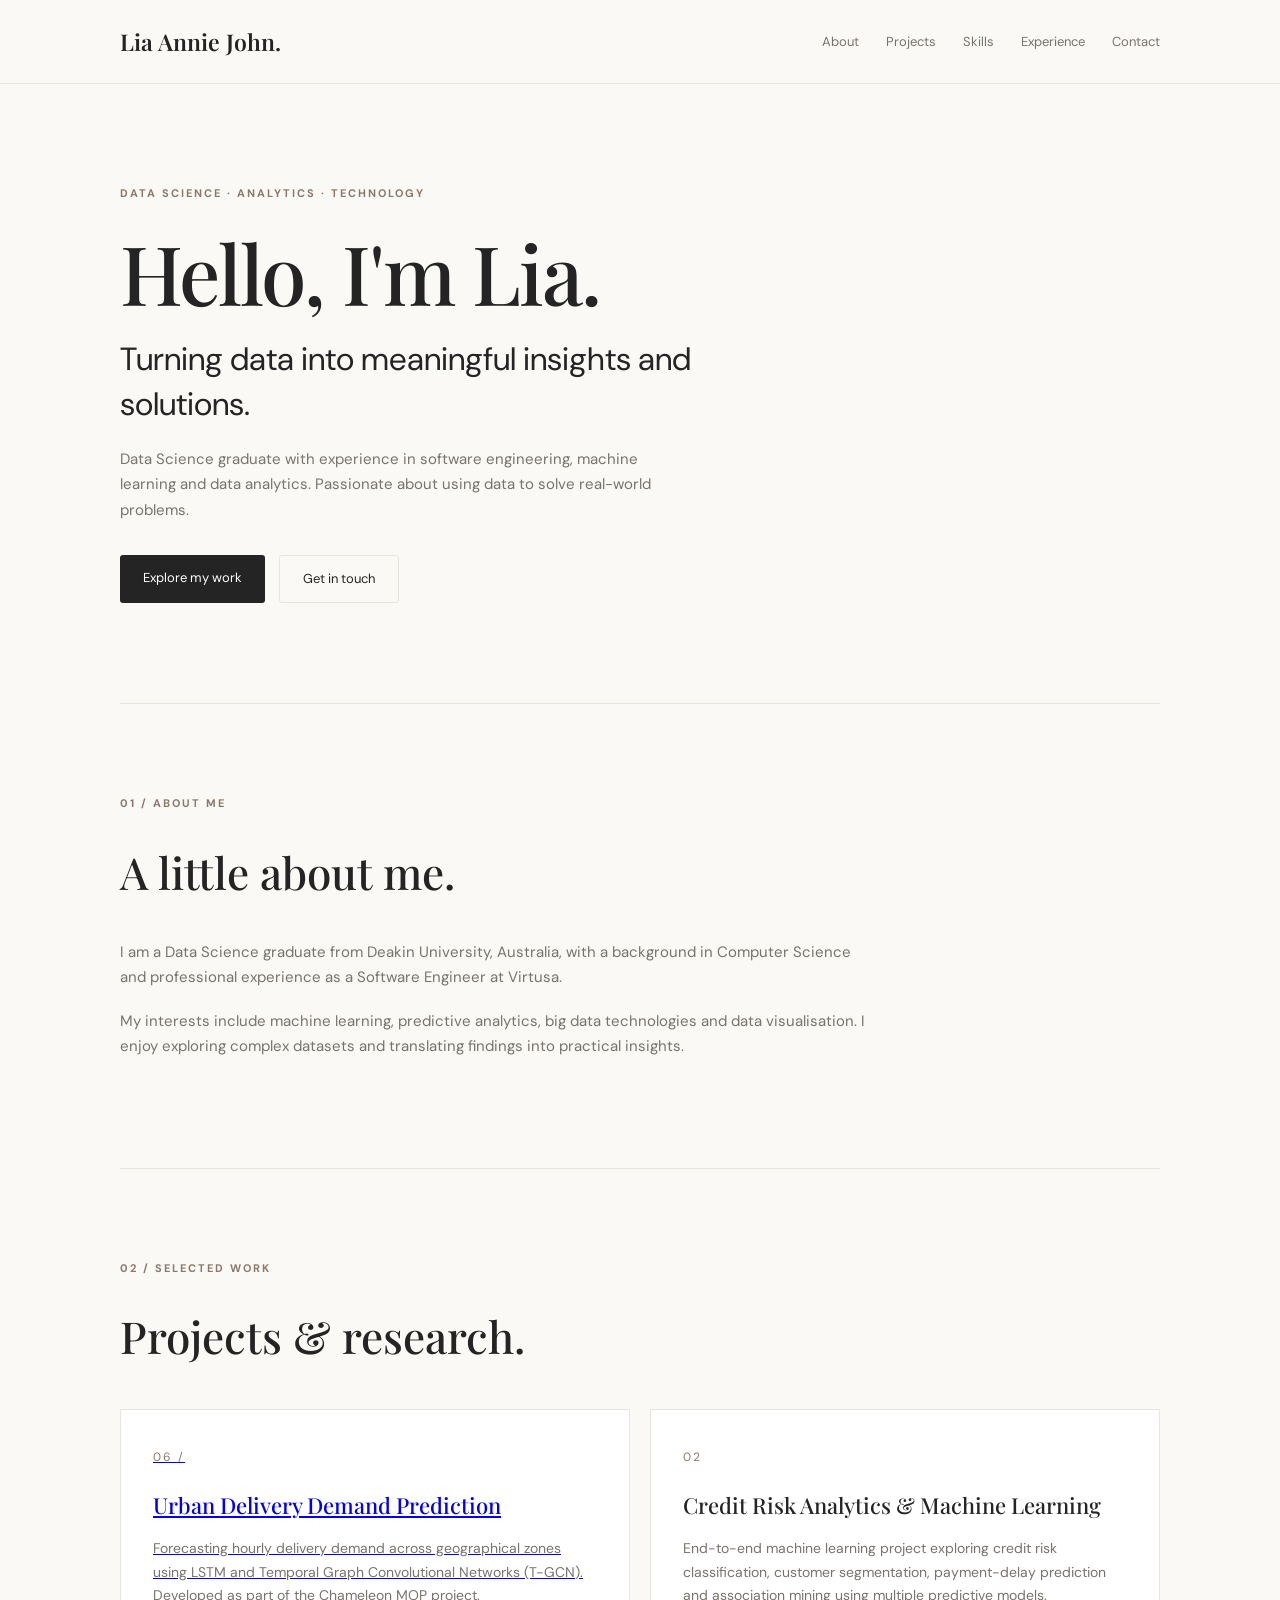
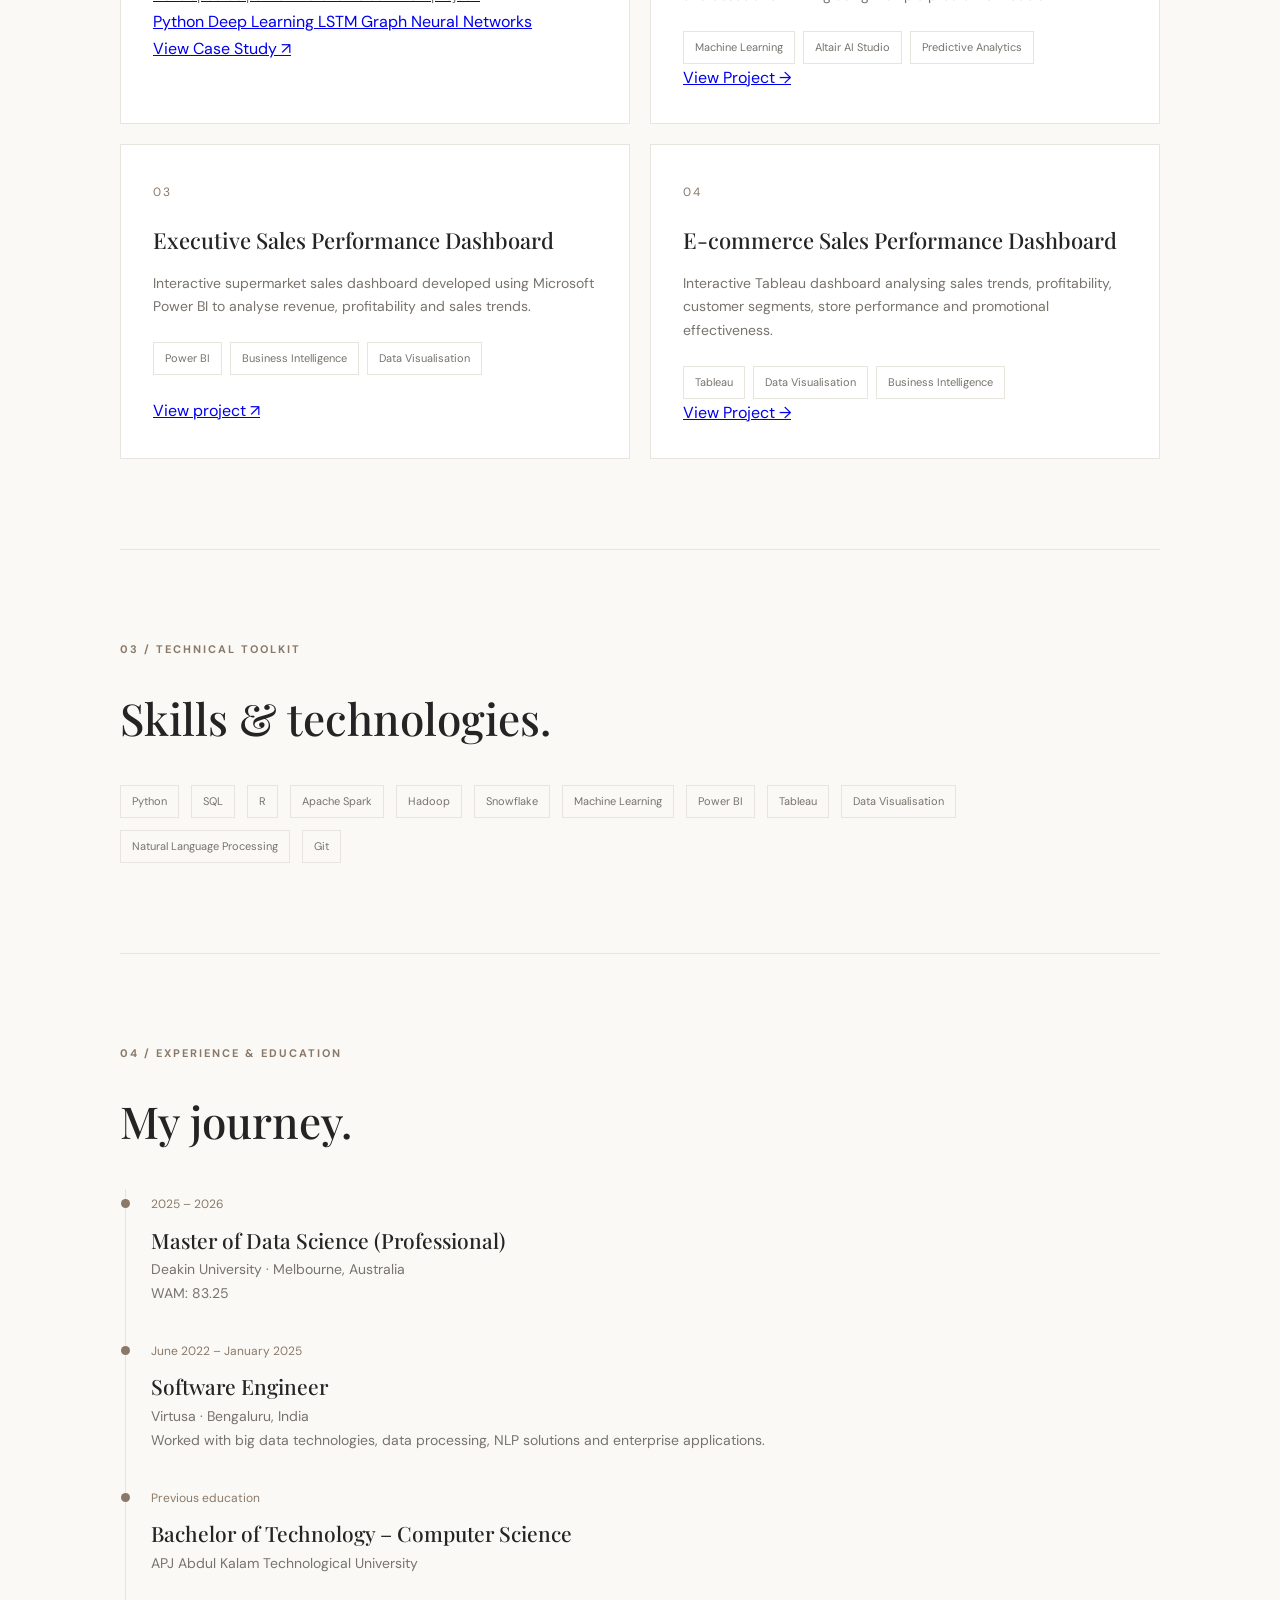
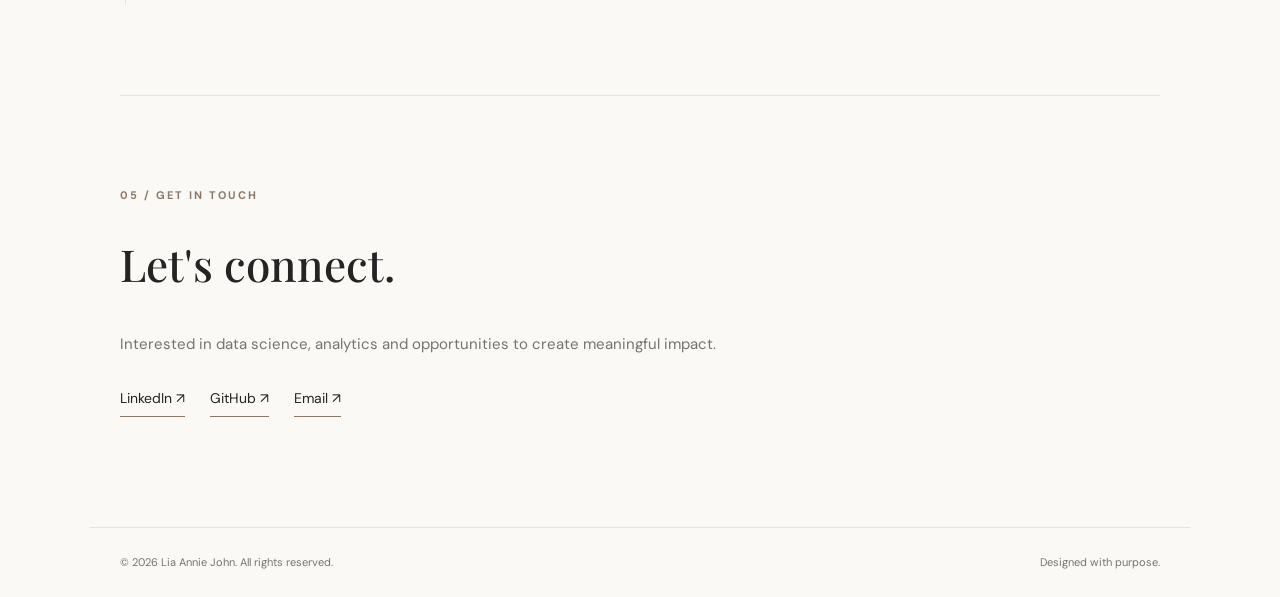
==== index.html @ 7d1e0004 "Update index.html" ====
<!DOCTYPE html>
<html lang="en">
<head>
    <meta charset="UTF-8">
    <meta name="viewport" content="width=device-width, initial-scale=1.0">
    <meta name="description" content="Lia Annie John - Data Science, Analytics and Machine Learning Portfolio">
    <title>Lia Annie John | Data Science Portfolio</title>
    <link rel="stylesheet" href="style.css">
</head>

<body>

    <header>
        <nav class="navbar">
            <a href="#" class="logo">Lia Annie John.</a>

            <div class="nav-links">
                <a href="#about">About</a>
                <a href="#projects">Projects</a>
                <a href="#skills">Skills</a>
                <a href="#experience">Experience</a>
                <a href="#contact">Contact</a>
            </div>
        </nav>
    </header>

    <main>
        <section class="hero">
            <p class="eyebrow">DATA SCIENCE · ANALYTICS · TECHNOLOGY</p>

            <h1>Hello, I'm Lia.</h1>

            <h2>
                Turning data into meaningful
                insights and solutions.
            </h2>

            <p class="intro">
                Data Science graduate with experience in software
                engineering, machine learning and data analytics.
                Passionate about using data to solve real-world problems.
            </p>

            <div class="hero-buttons">
                <a href="#projects" class="button primary">
                    Explore my work
                </a>
                <a href="#contact" class="button secondary">
                    Get in touch
                </a>
            </div>
        </section>

        <section id="about" class="section">
            <p class="eyebrow">01 / ABOUT ME</p>
            <h2>A little about me.</h2>

            <p>
                I am a Data Science graduate from Deakin University,
                Australia, with a background in Computer Science and
                professional experience as a Software Engineer at Virtusa.
            </p>

            <p>
                My interests include machine learning, predictive
                analytics, big data technologies and data visualisation.
                I enjoy exploring complex datasets and translating
                findings into practical insights.
            </p>
        </section>

        <section id="projects" class="section">
            <p class="eyebrow">02 / SELECTED WORK</p>
            <h2>Projects & research.</h2>

            <div class="project-grid">

                
<a href="projects/urban-delivery-demand.html" class="project-card">
    <span class="project-number">06 /</span>

    <h3>Urban Delivery Demand Prediction</h3>

    <p>
        Forecasting hourly delivery demand across
        geographical zones using LSTM and Temporal
        Graph Convolutional Networks (T-GCN).
        Developed as part of the Chameleon MOP project.
    </p>

    <div class="project-tags">
        <span>Python</span>
        <span>Deep Learning</span>
        <span>LSTM</span>
        <span>Graph Neural Networks</span>
    </div>

    <span class="project-link">View Case Study ↗</span>
</a>


                
<article class="project-card">
    <span class="project-number">02</span>
    <h3>Credit Risk Analytics & Machine Learning</h3>
    <p>
        End-to-end machine learning project exploring
        credit risk classification, customer segmentation,
        payment-delay prediction and association mining
        using multiple predictive models.
    </p>
    <div class="tags">
        <span>Machine Learning</span>
        <span>Altair AI Studio</span>
        <span>Predictive Analytics</span>
    </div>
    <a href="projects/credit-risk-analytics.html"
       class="project-link">
        View Project &rarr;
    </a>
</article>


                <article class="project-card">
                    <span class="project-number">03</span>
                    <h3>Executive Sales Performance Dashboard</h3>
                    <p>
                    Interactive supermarket sales dashboard developed using Microsoft Power BI to analyse revenue, profitability and sales trends.
                    </p>
                    <div class="tags">
                        <span>Power BI</span>
                        <span>Business Intelligence</span>
                        <span>Data Visualisation</span>
                    </div>
                    <a href="projects/supermarket-sales.html" class="contact-links" 
                        style="display:inline-block; margin-top:22px;">
                        View project ↗
                    </a>
                </article>
    

              <article class="project-card">
                  <span class="project-number">04</span>
                  <h3>E-commerce Sales Performance Dashboard</h3>
                  <p>
                      Interactive Tableau dashboard analysing sales trends,
        profitability, customer segments, store performance
        and promotional effectiveness.
                  </p>
                  <div class="tags">
                      <span>Tableau</span>
                      <span>Data Visualisation</span>
                      <span>Business Intelligence</span>
                  </div>
                  <a href="projects/ecommerce-sales.html" class="project-link">
                      View Project &rarr;
                  </a>
              </article>

            </div>
        </section>

        <section id="skills" class="section">
            <p class="eyebrow">03 / TECHNICAL TOOLKIT</p>
            <h2>Skills & technologies.</h2>

            <div class="skills-list">
                <span>Python</span>
                <span>SQL</span>
                <span>R</span>
                <span>Apache Spark</span>
                <span>Hadoop</span>
                <span>Snowflake</span>
                <span>Machine Learning</span>
                <span>Power BI</span>
                <span>Tableau</span>
                <span>Data Visualisation</span>
                <span>Natural Language Processing</span>
                <span>Git</span>
            </div>
        </section>

        <section id="experience" class="section">
            <p class="eyebrow">04 / EXPERIENCE & EDUCATION</p>
            <h2>My journey.</h2>

            <div class="timeline-item">
                <p class="timeline-date">2025 – 2026</p>
                <h3>Master of Data Science (Professional)</h3>
                <p>Deakin University · Melbourne, Australia</p>
                <p>WAM: 83.25</p>
            </div>

            <div class="timeline-item">
                <p class="timeline-date">June 2022 – January 2025</p>
                <h3>Software Engineer</h3>
                <p>Virtusa · Bengaluru, India</p>
                <p>
                    Worked with big data technologies, data processing,
                    NLP solutions and enterprise applications.
                </p>
            </div>

            <div class="timeline-item">
                <p class="timeline-date">Previous education</p>
                <h3>Bachelor of Technology – Computer Science</h3>
                <p>APJ Abdul Kalam Technological University</p>
            </div>
        </section>

        <section id="contact" class="section contact">
            <p class="eyebrow">05 / GET IN TOUCH</p>
            <h2>Let's connect.</h2>

            <p>
                Interested in data science, analytics and
                opportunities to create meaningful impact.
            </p>

            <div class="contact-links">
                <a href="https://www.linkedin.com/" target="_blank">
                    LinkedIn ↗
                </a>
                <a href="https://github.com/liajohn30" target="_blank">
                    GitHub ↗
                </a>
                <a href="mailto:YOUR_EMAIL">
                    Email ↗
                </a>
            </div>
        </section>
    </main>

    <footer>
        <p>© 2026 Lia Annie John. All rights reserved.</p>
        <p>Designed with purpose.</p>
    </footer>

</body>
</html>
---- style.css ----
/* ------------------------------
   LIA ANNIE JOHN - PORTFOLIO
   Minimal Editorial Design
-------------------------------- */

@import url('https://fonts.googleapis.com/css2?family=DM+Sans:wght@400;500;600;700&family=Playfair+Display:wght@500;600;700&display=swap');

:root {
    --background: #faf9f6;
    --surface: #ffffff;
    --text: #242424;
    --muted: #77736d;
    --accent: #8a7968;
    --border: #e8e5df;
}

* {
    margin: 0;
    padding: 0;
    box-sizing: border-box;
    scroll-behavior: smooth;
}

body {
    background: var(--background);
    color: var(--text);
    font-family: 'DM Sans', sans-serif;
    line-height: 1.7;
}

/* Navigation */

header {
    position: sticky;
    top: 0;
    z-index: 100;
    background: rgba(250, 249, 246, 0.95);
    backdrop-filter: blur(10px);
    border-bottom: 1px solid var(--border);
}

.navbar {
    max-width: 1100px;
    margin: auto;
    padding: 22px 30px;
    display: flex;
    align-items: center;
    justify-content: space-between;
    gap: 20px;
}

.logo {
    font-family: 'Playfair Display', serif;
    font-size: 23px;
    font-weight: 600;
    color: var(--text);
    text-decoration: none;
}

.nav-links {
    display: flex;
    gap: 27px;
}

.nav-links a {
    text-decoration: none;
    color: var(--muted);
    font-size: 13px;
    transition: color 0.3s ease;
}

.nav-links a:hover {
    color: var(--accent);
}

/* Hero section */

main {
    max-width: 1100px;
    margin: auto;
    padding: 0 30px;
}

.hero {
    min-height: 580px;
    display: flex;
    flex-direction: column;
    justify-content: center;
    align-items: flex-start;
    max-width: 760px;
    padding: 100px 0;
}

.eyebrow {
    color: var(--accent);
    font-size: 11px;
    font-weight: 700;
    letter-spacing: 2px;
    margin-bottom: 22px;
}

.hero h1 {
    font-family: 'Playfair Display', serif;
    font-size: clamp(52px, 8vw, 82px);
    font-weight: 500;
    letter-spacing: -2px;
    line-height: 1.15;
    margin-bottom: 18px;
}

.hero h2 {
    font-size: clamp(22px, 3vw, 32px);
    font-weight: 400;
    line-height: 1.4;
    max-width: 650px;
    margin-bottom: 20px;
}

.intro {
    color: var(--muted);
    max-width: 570px;
    font-size: 15px;
}

/* Buttons */

.hero-buttons {
    display: flex;
    flex-wrap: wrap;
    gap: 14px;
    margin-top: 32px;
}

.button {
    display: inline-block;
    text-decoration: none;
    padding: 12px 23px;
    border-radius: 3px;
    font-size: 13px;
    transition: all 0.3s ease;
}

.primary {
    background: var(--text);
    color: white;
}

.primary:hover {
    background: var(--accent);
}

.secondary {
    border: 1px solid var(--border);
    color: var(--text);
}

.secondary:hover {
    border-color: var(--accent);
}

/* General sections */

.section {
    padding: 90px 0;
    border-top: 1px solid var(--border);
    scroll-margin-top: 80px;
}

.section h2 {
    font-family: 'Playfair Display', serif;
    font-size: clamp(32px, 5vw, 44px);
    font-weight: 500;
    margin-bottom: 30px;
}

.section > p:not(.eyebrow) {
    color: var(--muted);
    max-width: 750px;
    margin-bottom: 18px;
    font-size: 15px;
}

/* Projects */

.project-grid {
    display: grid;
    grid-template-columns: repeat(2, 1fr);
    gap: 20px;
    margin-top: 35px;
}

.project-card {
    background: var(--surface);
    border: 1px solid var(--border);
    padding: 32px;
    transition: transform 0.3s ease,
                box-shadow 0.3s ease;
}

.project-card:hover {
    transform: translateY(-4px);
    box-shadow: 0 12px 30px rgba(0, 0, 0, 0.04);
}

.project-number {
    font-size: 12px;
    color: var(--accent);
    letter-spacing: 2px;
}

.project-card h3 {
    font-family: 'Playfair Display', serif;
    font-size: 22px;
    font-weight: 500;
    margin: 18px 0 12px;
}

.project-card p {
    font-size: 14px;
    color: var(--muted);
}

.tags {
    display: flex;
    flex-wrap: wrap;
    gap: 8px;
    margin-top: 23px;
}

.tags span,
.skills-list span {
    border: 1px solid var(--border);
    padding: 6px 11px;
    font-size: 11px;
    color: var(--muted);
}

/* Skills */

.skills-list {
    display: flex;
    flex-wrap: wrap;
    gap: 12px;
    max-width: 850px;
}

/* Experience */

.timeline-item {
    border-left: 1px solid var(--border);
    padding: 5px 0 30px 25px;
    margin-left: 5px;
    position: relative;
}

.timeline-item::before {
    content: '';
    width: 9px;
    height: 9px;
    border-radius: 50%;
    background: var(--accent);
    position: absolute;
    left: -5px;
    top: 10px;
}

.timeline-date {
    color: var(--accent);
    font-size: 12px;
    margin-bottom: 8px;
}

.timeline-item h3 {
    font-family: 'Playfair Display', serif;
    font-size: 21px;
    font-weight: 500;
}

.timeline-item p:not(.timeline-date) {
    color: var(--muted);
    font-size: 14px;
}

/* Contact */

.contact {
    padding-bottom: 110px;
}

.contact-links {
    display: flex;
    flex-wrap: wrap;
    gap: 25px;
    margin-top: 30px;
}

.contact-links a {
    color: var(--text);
    text-decoration: none;
    border-bottom: 1px solid var(--accent);
    padding-bottom: 5px;
    font-size: 14px;
}

.contact-links a:hover {
    color: var(--accent);
}

/* Footer */

footer {
    border-top: 1px solid var(--border);
    padding: 25px 30px;
    display: flex;
    justify-content: space-between;
    gap: 15px;
    max-width: 1100px;
    margin: auto;
    color: var(--muted);
    font-size: 11px;
}

/* Mobile responsive design */

@media (max-width: 700px) {

    .navbar {
        flex-direction: column;
        align-items: flex-start;
        padding: 18px 20px;
    }

    .nav-links {
        gap: 16px;
        flex-wrap: wrap;
    }

    .nav-links a {
        font-size: 12px;
    }

    main {
        padding: 0 20px;
    }

    .hero {
        min-height: 500px;
        padding: 80px 0;
    }

    .project-grid {
        grid-template-columns: 1fr;
    }

    .section {
        padding: 65px 0;
    }

    .project-card {
        padding: 25px;
    }

    footer {
        flex-direction: column;
        padding: 22px 20px;
    }
}
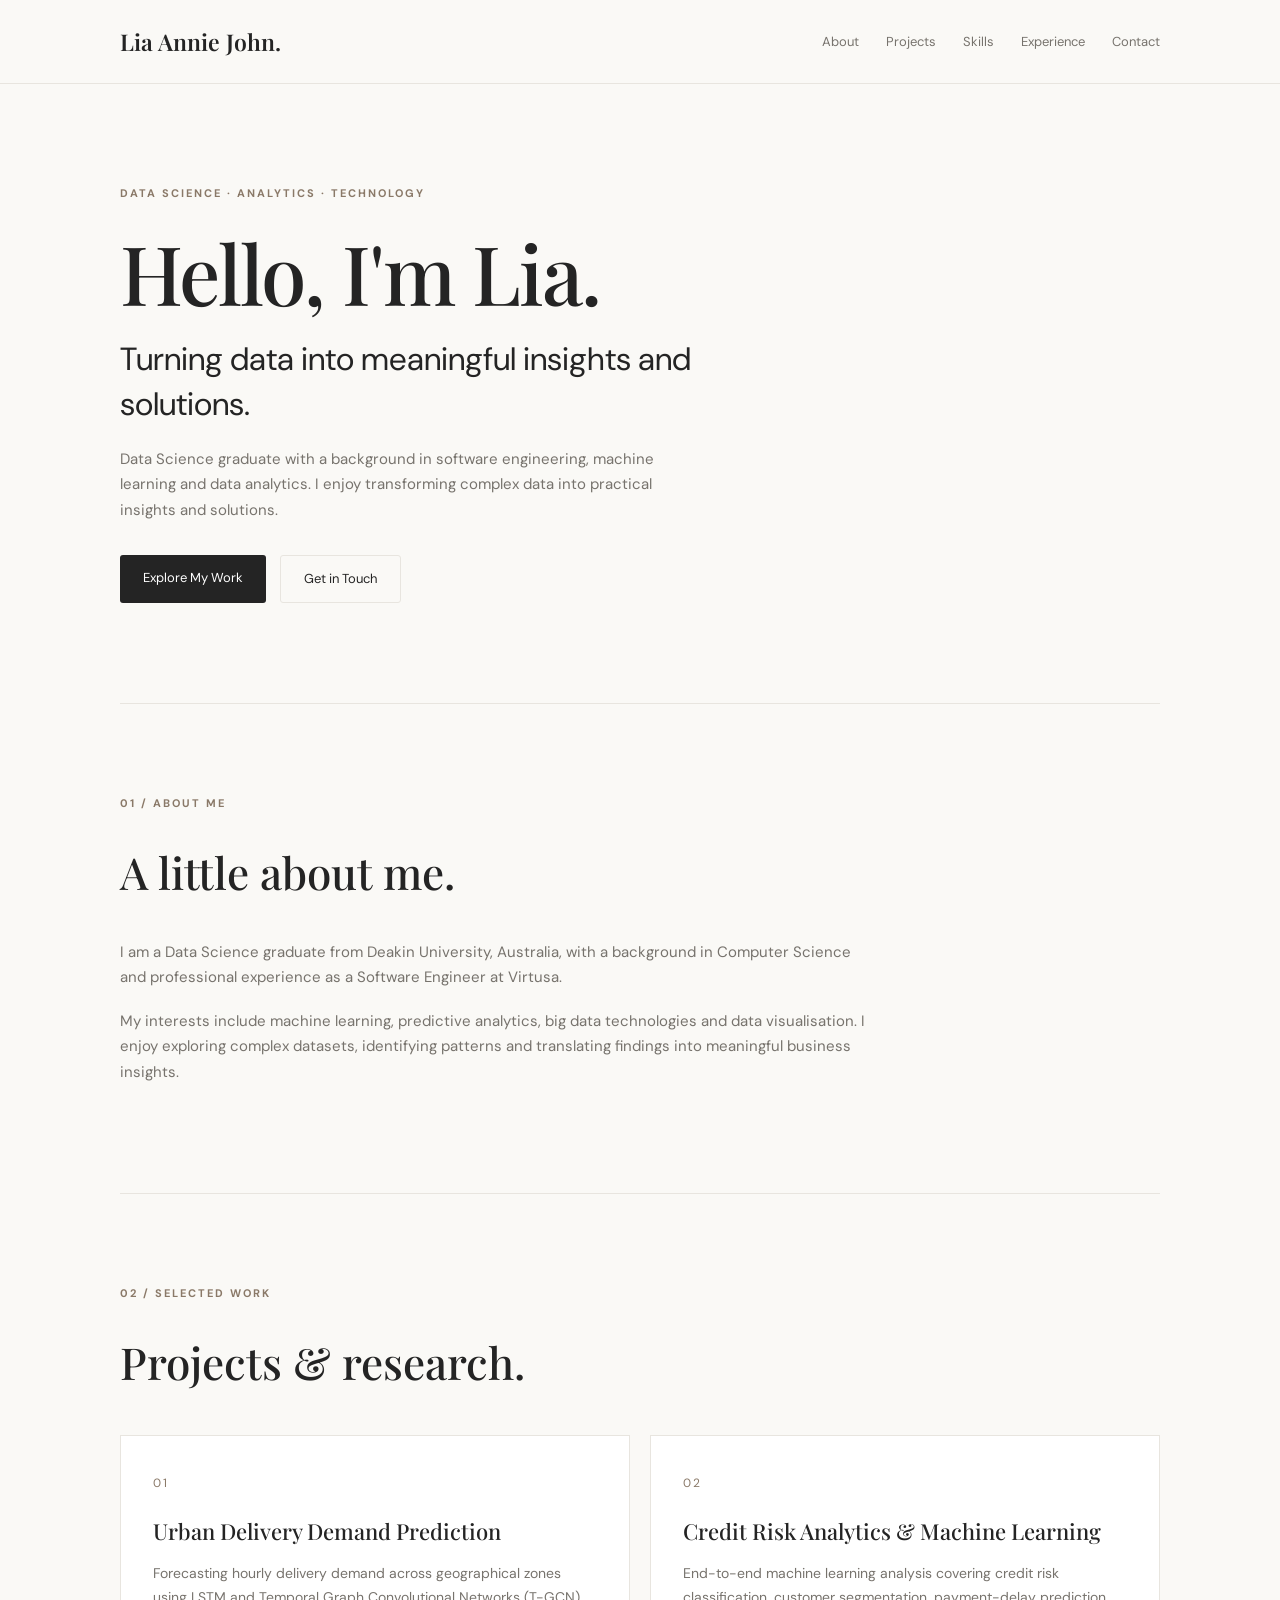
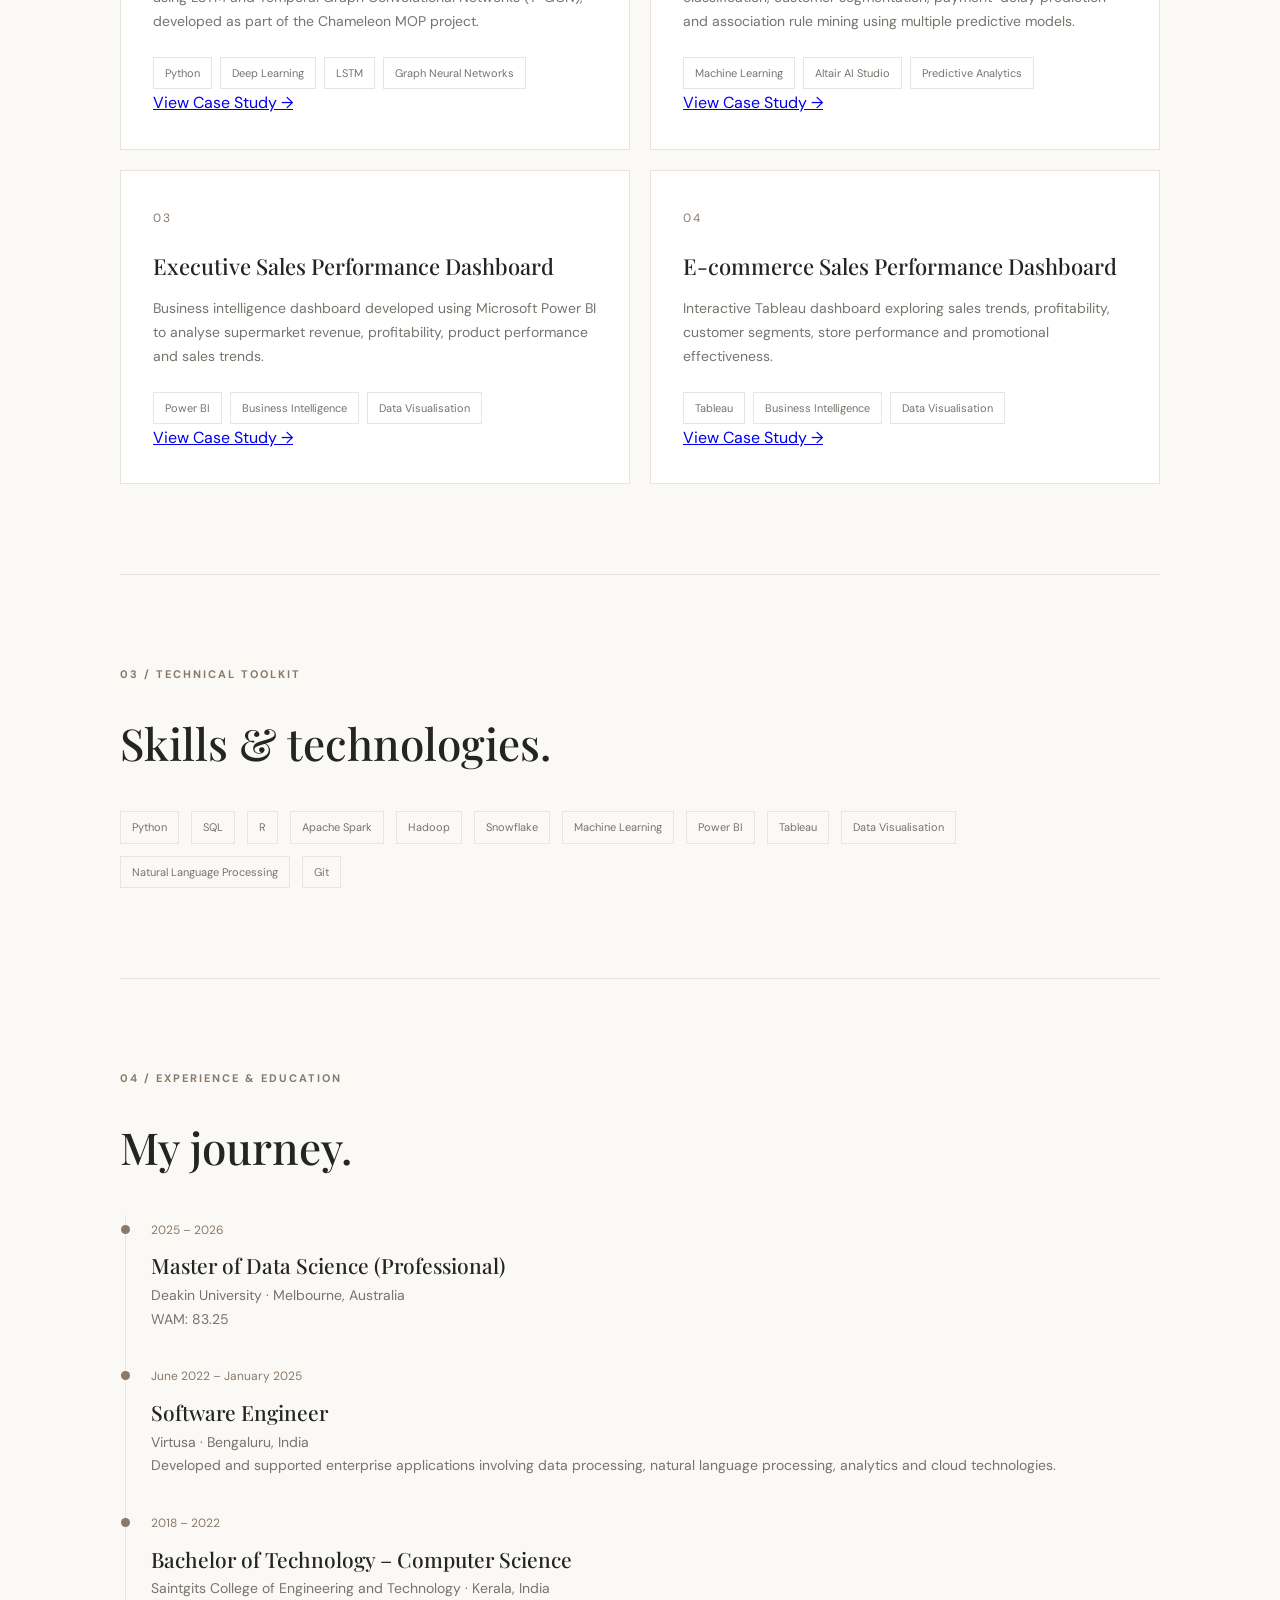
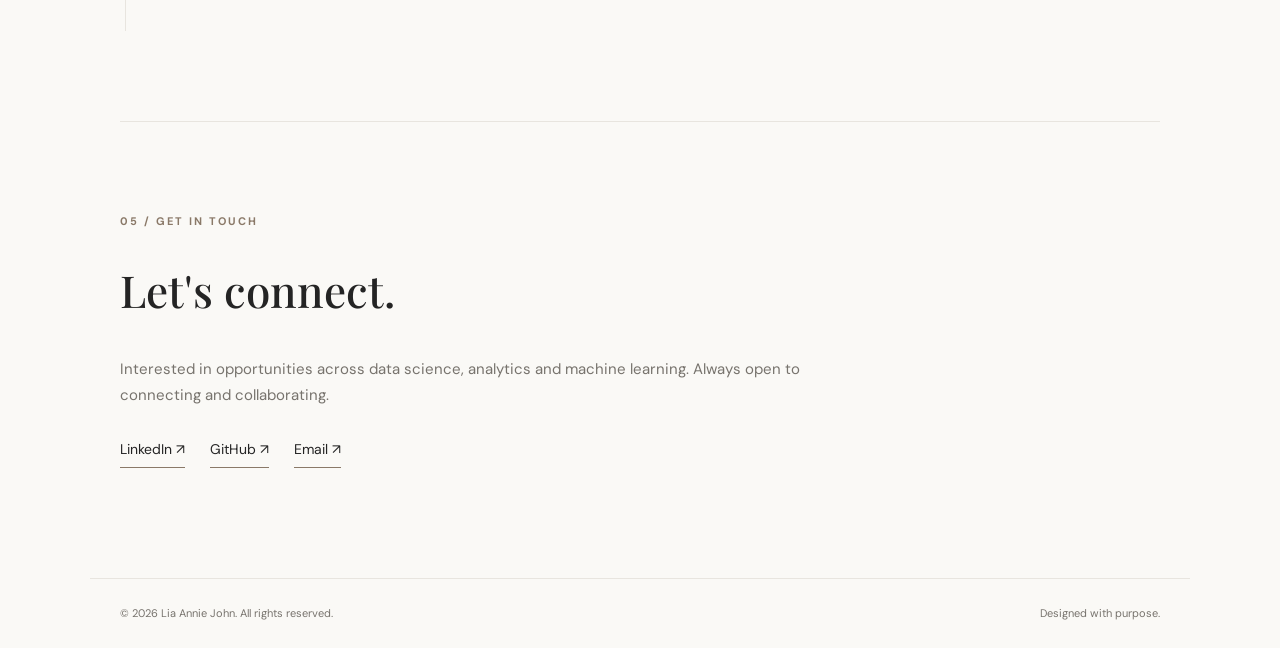
==== commit 0ec24627: "Update index.html" ====
--- a/index.html
+++ b/index.html
@@ -1,18 +1,27 @@
 
 <!DOCTYPE html>
 <html lang="en">
+
 <head>
     <meta charset="UTF-8">
     <meta name="viewport" content="width=device-width, initial-scale=1.0">
-    <meta name="description" content="Lia Annie John - Data Science, Analytics and Machine Learning Portfolio">
+
+    <meta
+        name="description"
+        content="Lia Annie John's portfolio showcasing data science, analytics, machine learning and business intelligence projects."
+    >
+
     <title>Lia Annie John | Data Science Portfolio</title>
+
     <link rel="stylesheet" href="style.css">
 </head>
 
 <body>
 
+    <!-- NAVIGATION -->
     <header>
-        <nav class="navbar">
+        <nav class="navbar" aria-label="Main navigation">
+
             <a href="#" class="logo">Lia Annie John.</a>
 
             <div class="nav-links">
@@ -22,12 +31,18 @@
                 <a href="#experience">Experience</a>
                 <a href="#contact">Contact</a>
             </div>
+
         </nav>
     </header>
 
     <main>
+
+        <!-- HERO -->
         <section class="hero">
-            <p class="eyebrow">DATA SCIENCE · ANALYTICS · TECHNOLOGY</p>
+
+            <p class="eyebrow">
+                DATA SCIENCE · ANALYTICS · TECHNOLOGY
+            </p>
 
             <h1>Hello, I'm Lia.</h1>
 
@@ -37,133 +52,200 @@
             </h2>
 
             <p class="intro">
-                Data Science graduate with experience in software
-                engineering, machine learning and data analytics.
-                Passionate about using data to solve real-world problems.
+                Data Science graduate with a background in
+                software engineering, machine learning and
+                data analytics. I enjoy transforming complex
+                data into practical insights and solutions.
             </p>
 
             <div class="hero-buttons">
+
                 <a href="#projects" class="button primary">
-                    Explore my work
-                </a>
+                    Explore My Work
+                </a>
+
                 <a href="#contact" class="button secondary">
-                    Get in touch
-                </a>
-            </div>
-        </section>
-
+                    Get in Touch
+                </a>
+
+            </div>
+
+        </section>
+
+
+        <!-- ABOUT -->
         <section id="about" class="section">
+
             <p class="eyebrow">01 / ABOUT ME</p>
+
             <h2>A little about me.</h2>
 
             <p>
-                I am a Data Science graduate from Deakin University,
-                Australia, with a background in Computer Science and
-                professional experience as a Software Engineer at Virtusa.
+                I am a Data Science graduate from Deakin
+                University, Australia, with a background
+                in Computer Science and professional
+                experience as a Software Engineer at Virtusa.
             </p>
 
             <p>
-                My interests include machine learning, predictive
-                analytics, big data technologies and data visualisation.
-                I enjoy exploring complex datasets and translating
-                findings into practical insights.
-            </p>
-        </section>
-
+                My interests include machine learning,
+                predictive analytics, big data technologies
+                and data visualisation. I enjoy exploring
+                complex datasets, identifying patterns
+                and translating findings into meaningful
+                business insights.
+            </p>
+
+        </section>
+
+
+        <!-- PROJECTS -->
         <section id="projects" class="section">
+
             <p class="eyebrow">02 / SELECTED WORK</p>
-            <h2>Projects & research.</h2>
+
+            <h2>Projects &amp; research.</h2>
 
             <div class="project-grid">
 
-                
-<a href="projects/urban-delivery-demand.html" class="project-card">
-    <span class="project-number">06 /</span>
-
-    <h3>Urban Delivery Demand Prediction</h3>
-
-    <p>
-        Forecasting hourly delivery demand across
-        geographical zones using LSTM and Temporal
-        Graph Convolutional Networks (T-GCN).
-        Developed as part of the Chameleon MOP project.
-    </p>
-
-    <div class="project-tags">
-        <span>Python</span>
-        <span>Deep Learning</span>
-        <span>LSTM</span>
-        <span>Graph Neural Networks</span>
-    </div>
-
-    <span class="project-link">View Case Study ↗</span>
-</a>
-
-
-                
-<article class="project-card">
-    <span class="project-number">02</span>
-    <h3>Credit Risk Analytics & Machine Learning</h3>
-    <p>
-        End-to-end machine learning project exploring
-        credit risk classification, customer segmentation,
-        payment-delay prediction and association mining
-        using multiple predictive models.
-    </p>
-    <div class="tags">
-        <span>Machine Learning</span>
-        <span>Altair AI Studio</span>
-        <span>Predictive Analytics</span>
-    </div>
-    <a href="projects/credit-risk-analytics.html"
-       class="project-link">
-        View Project &rarr;
-    </a>
-</article>
-
-
+                <!-- PROJECT 01 -->
                 <article class="project-card">
+
+                    <span class="project-number">01</span>
+
+                    <h3>Urban Delivery Demand Prediction</h3>
+
+                    <p>
+                        Forecasting hourly delivery demand
+                        across geographical zones using
+                        LSTM and Temporal Graph Convolutional
+                        Networks (T-GCN), developed as part
+                        of the Chameleon MOP project.
+                    </p>
+
+                    <div class="tags">
+                        <span>Python</span>
+                        <span>Deep Learning</span>
+                        <span>LSTM</span>
+                        <span>Graph Neural Networks</span>
+                    </div>
+
+                    <a
+                        href="projects/urban-delivery-demand.html"
+                        class="project-link"
+                        aria-label="View Urban Delivery Demand Prediction case study"
+                    >
+                        View Case Study &rarr;
+                    </a>
+
+                </article>
+
+
+                <!-- PROJECT 02 -->
+                <article class="project-card">
+
+                    <span class="project-number">02</span>
+
+                    <h3>Credit Risk Analytics &amp; Machine Learning</h3>
+
+                    <p>
+                        End-to-end machine learning analysis
+                        covering credit risk classification,
+                        customer segmentation, payment-delay
+                        prediction and association rule mining
+                        using multiple predictive models.
+                    </p>
+
+                    <div class="tags">
+                        <span>Machine Learning</span>
+                        <span>Altair AI Studio</span>
+                        <span>Predictive Analytics</span>
+                    </div>
+
+                    <a
+                        href="projects/credit-risk-analytics.html"
+                        class="project-link"
+                        aria-label="View Credit Risk Analytics case study"
+                    >
+                        View Case Study &rarr;
+                    </a>
+
+                </article>
+
+
+                <!-- PROJECT 03 -->
+                <article class="project-card">
+
                     <span class="project-number">03</span>
+
                     <h3>Executive Sales Performance Dashboard</h3>
+
                     <p>
-                    Interactive supermarket sales dashboard developed using Microsoft Power BI to analyse revenue, profitability and sales trends.
+                        Business intelligence dashboard
+                        developed using Microsoft Power BI
+                        to analyse supermarket revenue,
+                        profitability, product performance
+                        and sales trends.
                     </p>
+
                     <div class="tags">
                         <span>Power BI</span>
                         <span>Business Intelligence</span>
                         <span>Data Visualisation</span>
                     </div>
-                    <a href="projects/supermarket-sales.html" class="contact-links" 
-                        style="display:inline-block; margin-top:22px;">
-                        View project ↗
+
+                    <a
+                        href="projects/supermarket-sales.html"
+                        class="project-link"
+                        aria-label="View Executive Sales Performance Dashboard case study"
+                    >
+                        View Case Study &rarr;
                     </a>
+
                 </article>
-    
-
-              <article class="project-card">
-                  <span class="project-number">04</span>
-                  <h3>E-commerce Sales Performance Dashboard</h3>
-                  <p>
-                      Interactive Tableau dashboard analysing sales trends,
-        profitability, customer segments, store performance
-        and promotional effectiveness.
-                  </p>
-                  <div class="tags">
-                      <span>Tableau</span>
-                      <span>Data Visualisation</span>
-                      <span>Business Intelligence</span>
-                  </div>
-                  <a href="projects/ecommerce-sales.html" class="project-link">
-                      View Project &rarr;
-                  </a>
-              </article>
-
-            </div>
-        </section>
-
+
+
+                <!-- PROJECT 04 -->
+                <article class="project-card">
+
+                    <span class="project-number">04</span>
+
+                    <h3>E-commerce Sales Performance Dashboard</h3>
+
+                    <p>
+                        Interactive Tableau dashboard
+                        exploring sales trends, profitability,
+                        customer segments, store performance
+                        and promotional effectiveness.
+                    </p>
+
+                    <div class="tags">
+                        <span>Tableau</span>
+                        <span>Business Intelligence</span>
+                        <span>Data Visualisation</span>
+                    </div>
+
+                    <a
+                        href="projects/ecommerce-sales.html"
+                        class="project-link"
+                        aria-label="View E-commerce Sales Performance Dashboard case study"
+                    >
+                        View Case Study &rarr;
+                    </a>
+
+                </article>
+
+            </div>
+
+        </section>
+
+
+        <!-- SKILLS -->
         <section id="skills" class="section">
+
             <p class="eyebrow">03 / TECHNICAL TOOLKIT</p>
-            <h2>Skills & technologies.</h2>
+
+            <h2>Skills &amp; technologies.</h2>
 
             <div class="skills-list">
                 <span>Python</span>
@@ -179,59 +261,114 @@
                 <span>Natural Language Processing</span>
                 <span>Git</span>
             </div>
-        </section>
-
+
+        </section>
+
+
+        <!-- EXPERIENCE & EDUCATION -->
         <section id="experience" class="section">
-            <p class="eyebrow">04 / EXPERIENCE & EDUCATION</p>
+
+            <p class="eyebrow">
+                04 / EXPERIENCE &amp; EDUCATION
+            </p>
+
             <h2>My journey.</h2>
 
             <div class="timeline-item">
+
                 <p class="timeline-date">2025 – 2026</p>
+
                 <h3>Master of Data Science (Professional)</h3>
+
                 <p>Deakin University · Melbourne, Australia</p>
+
                 <p>WAM: 83.25</p>
+
             </div>
 
             <div class="timeline-item">
-                <p class="timeline-date">June 2022 – January 2025</p>
+
+                <p class="timeline-date">
+                    June 2022 – January 2025
+                </p>
+
                 <h3>Software Engineer</h3>
+
                 <p>Virtusa · Bengaluru, India</p>
+
                 <p>
-                    Worked with big data technologies, data processing,
-                    NLP solutions and enterprise applications.
+                    Developed and supported enterprise
+                    applications involving data processing,
+                    natural language processing,
+                    analytics and cloud technologies.
                 </p>
+
             </div>
 
             <div class="timeline-item">
-                <p class="timeline-date">Previous education</p>
-                <h3>Bachelor of Technology – Computer Science</h3>
-                <p>APJ Abdul Kalam Technological University</p>
-            </div>
-        </section>
-
+
+                <p class="timeline-date">2018 – 2022</p>
+
+                <h3>
+                    Bachelor of Technology –
+                    Computer Science
+                </h3>
+
+                <p>
+                    Saintgits College of Engineering
+                    and Technology · Kerala, India
+                </p>
+
+            </div>
+
+        </section>
+
+
+        
         <section id="contact" class="section contact">
+
             <p class="eyebrow">05 / GET IN TOUCH</p>
+
             <h2>Let's connect.</h2>
 
             <p>
-                Interested in data science, analytics and
-                opportunities to create meaningful impact.
+                Interested in opportunities across
+                data science, analytics and machine learning.
+                Always open to connecting and collaborating.
             </p>
 
             <div class="contact-links">
-                <a href="https://www.linkedin.com/" target="_blank">
+
+                
+                <a
+                    href="www.linkedin.com/in/lia-annie-john-61965b1b4"
+                    target="_blank"
+                    rel="noopener noreferrer"
+                >
                     LinkedIn ↗
                 </a>
-                <a href="https://github.com/liajohn30" target="_blank">
+
+                <a
+                    href="https://github.com/liajohn30"
+                    target="_blank"
+                    rel="noopener noreferrer"
+                >
                     GitHub ↗
                 </a>
-                <a href="mailto:YOUR_EMAIL">
+
+                
+                <a href="mailto:hannahanniejohn@gmail.com">
                     Email ↗
                 </a>
-            </div>
-        </section>
+
+            </div>
+
+        </section>
+
     </main>
 
+
+    <!-- FOOTER -->
     <footer>
         <p>© 2026 Lia Annie John. All rights reserved.</p>
         <p>Designed with purpose.</p>
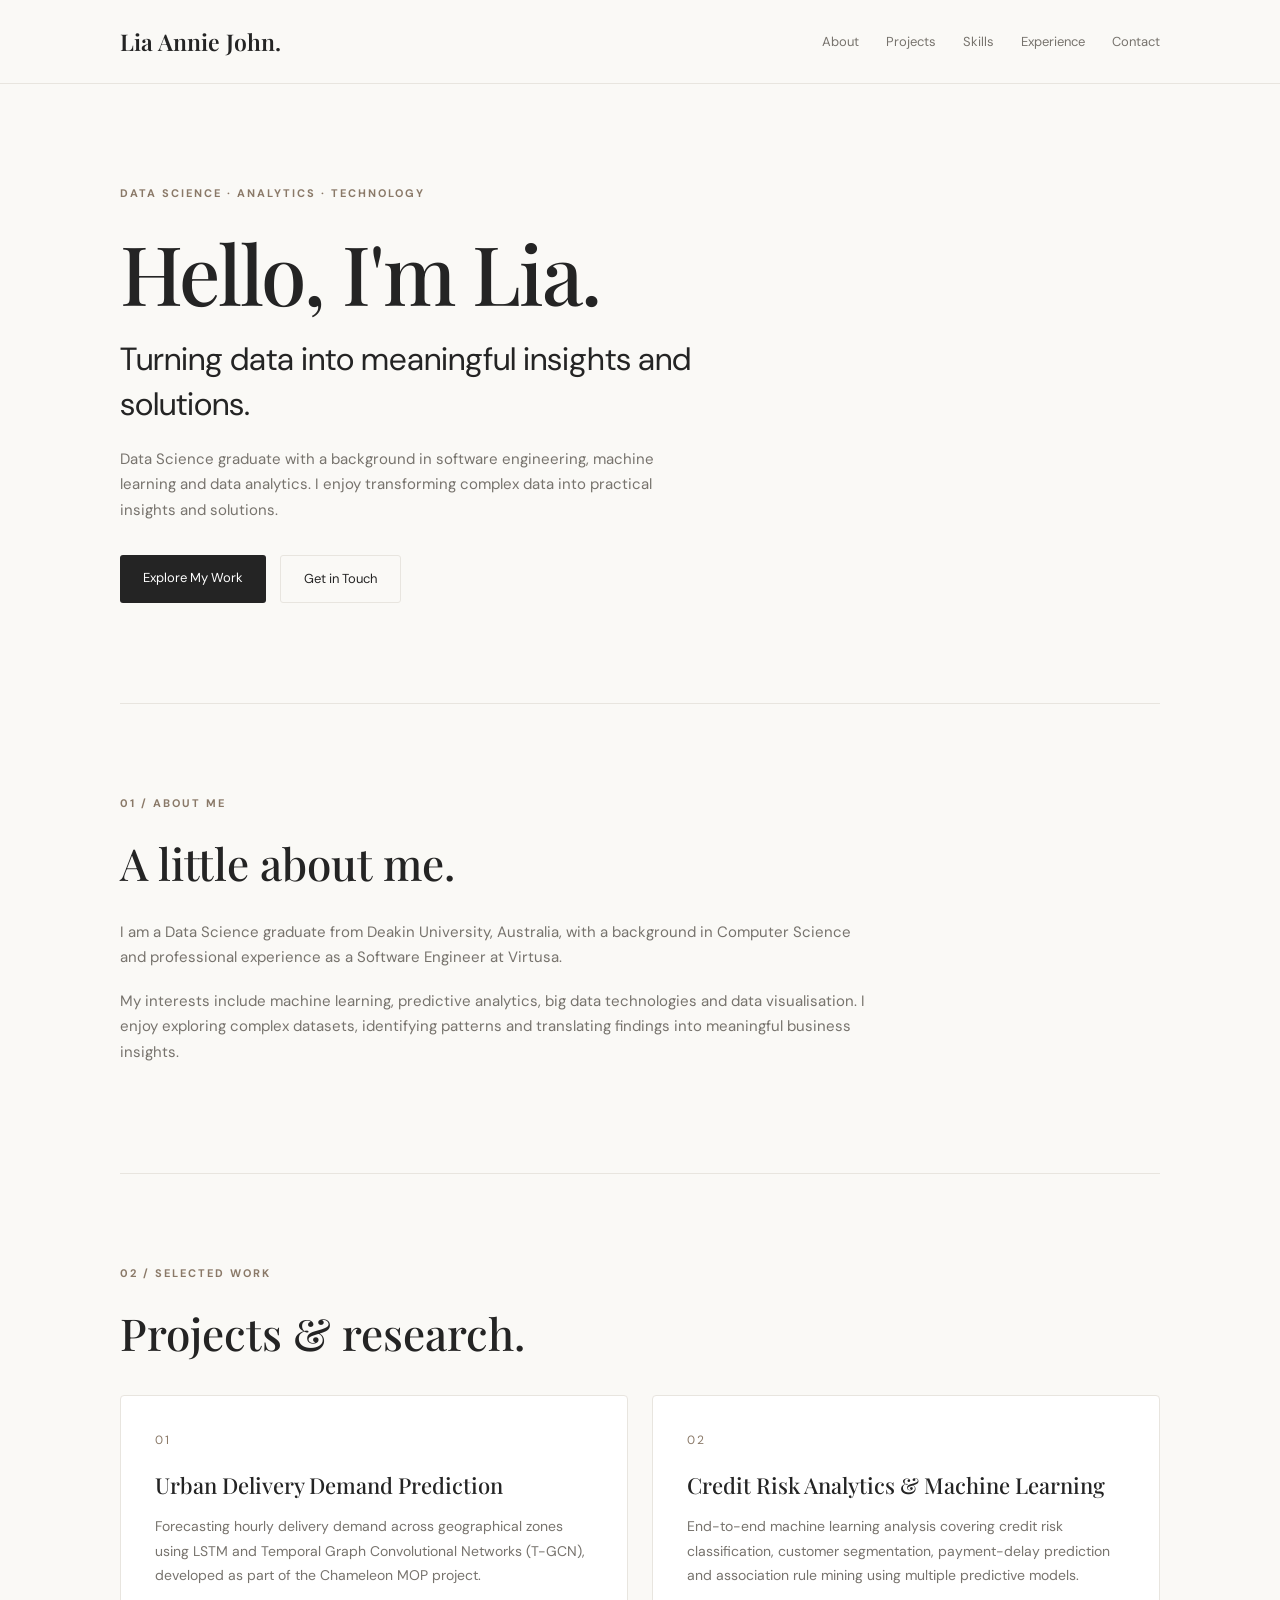
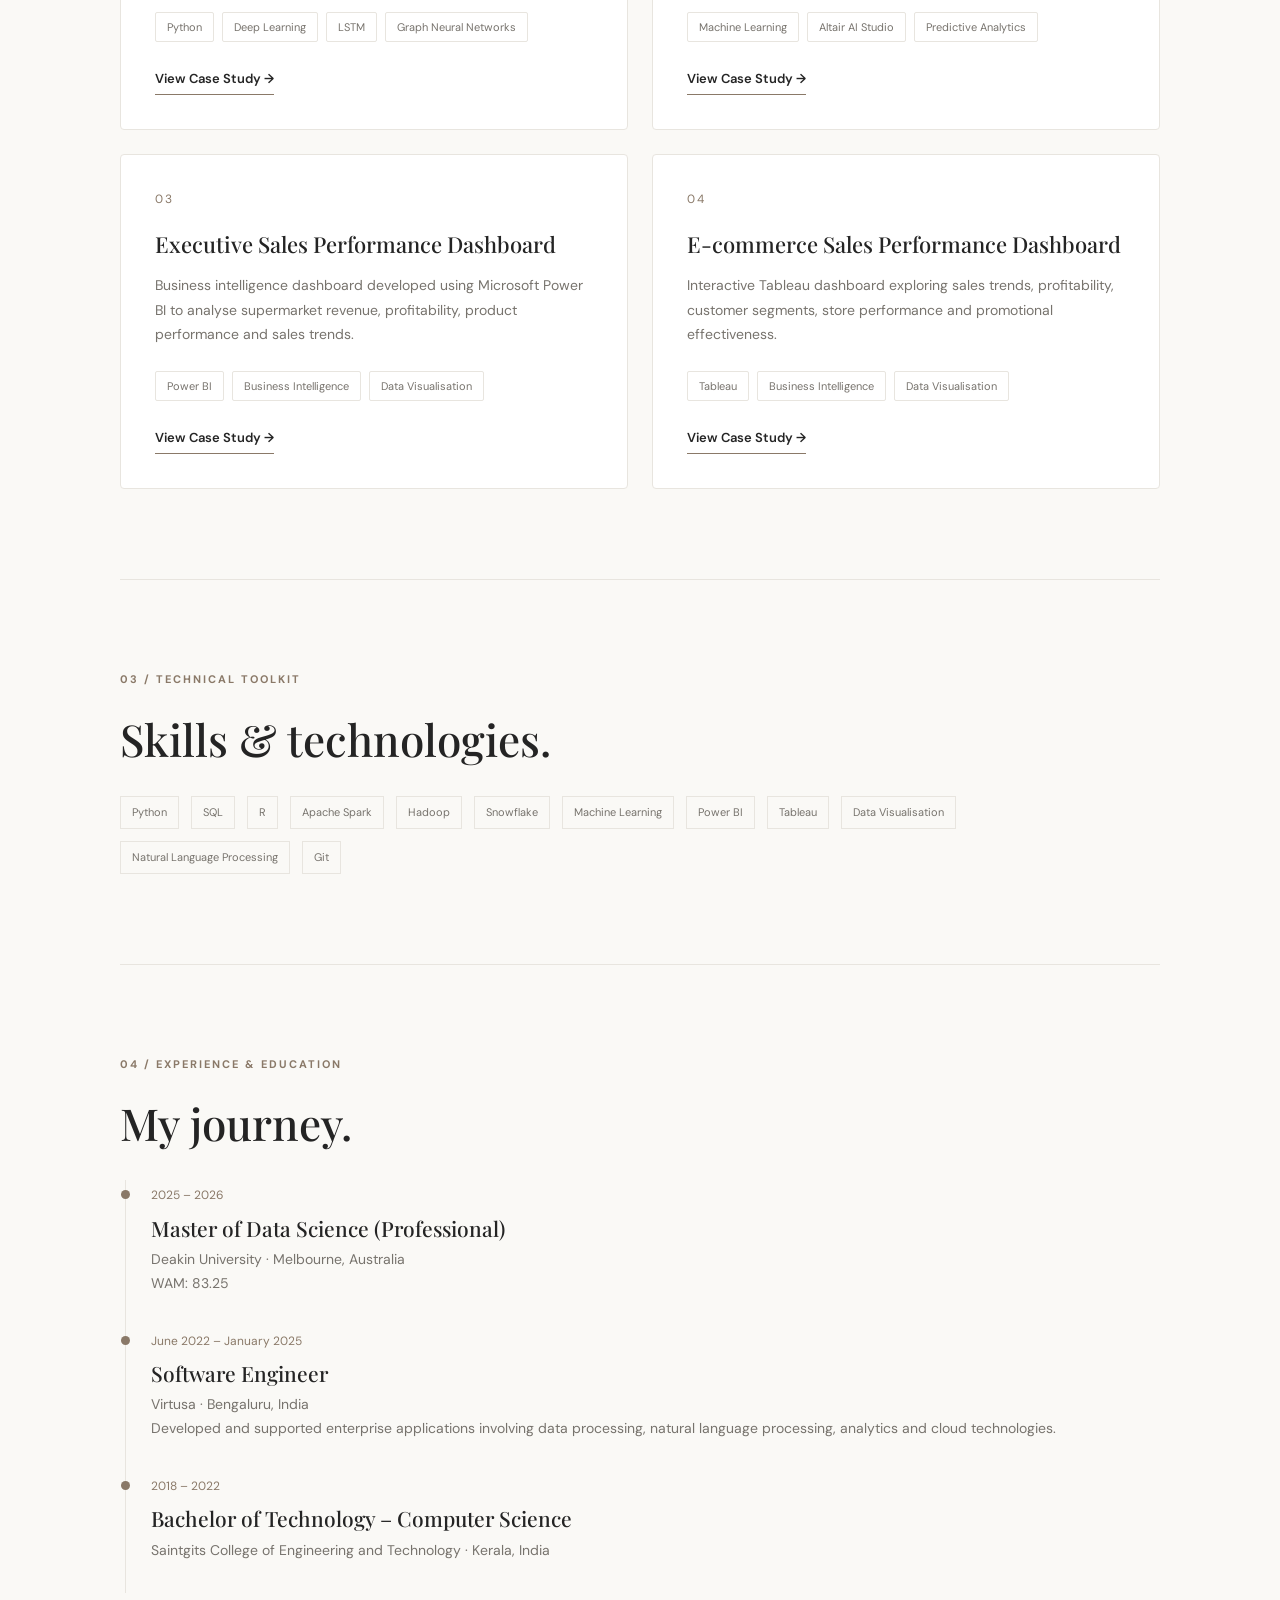
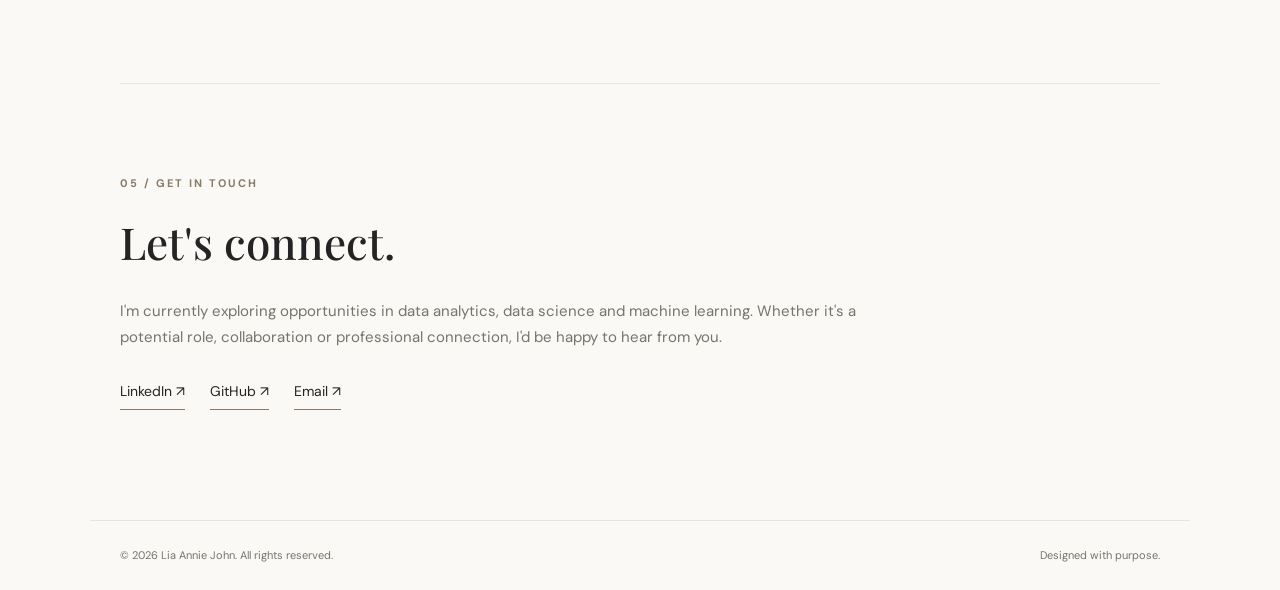
==== commit 2c187933: "Update index.html" ====
--- a/index.html
+++ b/index.html
@@ -325,45 +325,45 @@
 
 
         
-        <section id="contact" class="section contact">
-
-            <p class="eyebrow">05 / GET IN TOUCH</p>
-
-            <h2>Let's connect.</h2>
-
-            <p>
-                Interested in opportunities across
-                data science, analytics and machine learning.
-                Always open to connecting and collaborating.
-            </p>
-
-            <div class="contact-links">
-
-                
-                <a
-                    href="www.linkedin.com/in/lia-annie-john-61965b1b4"
-                    target="_blank"
-                    rel="noopener noreferrer"
-                >
-                    LinkedIn ↗
-                </a>
-
-                <a
-                    href="https://github.com/liajohn30"
-                    target="_blank"
-                    rel="noopener noreferrer"
-                >
-                    GitHub ↗
-                </a>
-
-                
-                <a href="mailto:hannahanniejohn@gmail.com">
-                    Email ↗
-                </a>
-
-            </div>
-
-        </section>
+<section id="contact" class="section contact">
+
+    <p class="eyebrow">05 / GET IN TOUCH</p>
+
+    <h2>Let's connect.</h2>
+
+    <p>
+        I'm currently exploring opportunities in data analytics,
+        data science and machine learning.
+        Whether it's a potential role, collaboration or
+        professional connection, I'd be happy to hear from you.
+    </p>
+
+    <div class="contact-links">
+
+        <a
+            href="https://www.linkedin.com/in/lia-annie-john-61965b1b4/"
+            target="_blank"
+            rel="noopener noreferrer"
+        >
+            LinkedIn &nearr;
+        </a>
+
+        <a
+            href="https://github.com/liajohn30"
+            target="_blank"
+            rel="noopener noreferrer"
+        >
+            GitHub &nearr;
+        </a>
+
+        <a href="mailto:hannahanniejohn@gmail.com">
+            Email &nearr;
+        </a>
+
+    </div>
+
+</section>
+
 
     </main>
 
--- a/style.css
+++ b/style.css
@@ -31,7 +31,7 @@
 
 /* Navigation */
 
-header {
+body > header {
     position: sticky;
     top: 0;
     z-index: 100;
@@ -366,3 +366,142 @@
         padding: 22px 20px;
     }
 }
+
+
+/* --------------------------------
+   PORTFOLIO REFINEMENTS
+   Consistent cards and spacing
+-------------------------------- */
+
+/* Project cards */
+
+.project-grid {
+    grid-template-columns: repeat(2, minmax(0, 1fr));
+    align-items: stretch;
+    gap: 24px;
+}
+
+.project-card {
+    display: flex;
+    flex-direction: column;
+    min-width: 0;
+    height: 100%;
+    padding: 34px;
+    border-radius: 4px;
+}
+
+.project-card h3 {
+    line-height: 1.35;
+    margin-top: 20px;
+    margin-bottom: 14px;
+}
+
+.project-card p {
+    line-height: 1.75;
+    flex-grow: 1;
+}
+
+/* Consistent technology tags */
+
+.project-card .tags {
+    margin-top: 24px;
+    margin-bottom: 26px;
+    gap: 8px;
+}
+
+.project-card .tags span {
+    display: inline-flex;
+    align-items: center;
+    line-height: 1.5;
+    border-radius: 2px;
+}
+
+/* Project links aligned to bottom */
+
+.project-link {
+    display: inline-flex;
+    align-items: center;
+    align-self: flex-start;
+    margin-top: auto;
+    padding-bottom: 4px;
+    color: var(--text);
+    font-size: 13px;
+    font-weight: 600;
+    text-decoration: none;
+    border-bottom: 1px solid var(--accent);
+    transition: color 0.2s ease,
+                border-color 0.2s ease;
+}
+
+.project-link:hover {
+    color: var(--accent);
+}
+
+/* More consistent text spacing */
+
+.section h2 {
+    line-height: 1.25;
+}
+
+.timeline-item h3 {
+    line-height: 1.4;
+    margin-bottom: 5px;
+}
+
+/* Interactive elements */
+
+a:focus-visible {
+    outline: 2px solid var(--accent);
+    outline-offset: 4px;
+}
+
+/* Responsive layout */
+
+@media (max-width: 700px) {
+
+    .project-grid {
+        grid-template-columns: 1fr;
+        gap: 18px;
+    }
+
+    .project-card {
+        padding: 26px;
+    }
+
+    .project-card h3 {
+        font-size: 21px;
+    }
+
+    .project-card .tags {
+        margin-bottom: 22px;
+    }
+
+    .hero h1 {
+        letter-spacing: -1px;
+    }
+
+    .navbar {
+        gap: 14px;
+    }
+
+    .nav-links {
+        row-gap: 8px;
+    }
+
+    .section {
+        scroll-margin-top: 150px;
+    }
+}
+
+/* Respect reduced-motion preferences */
+
+@media (prefers-reduced-motion: reduce) {
+
+    *,
+    *::before,
+    *::after {
+        scroll-behavior: auto !important;
+        transition-duration: 0.01ms !important;
+        animation-duration: 0.01ms !important;
+    }
+}
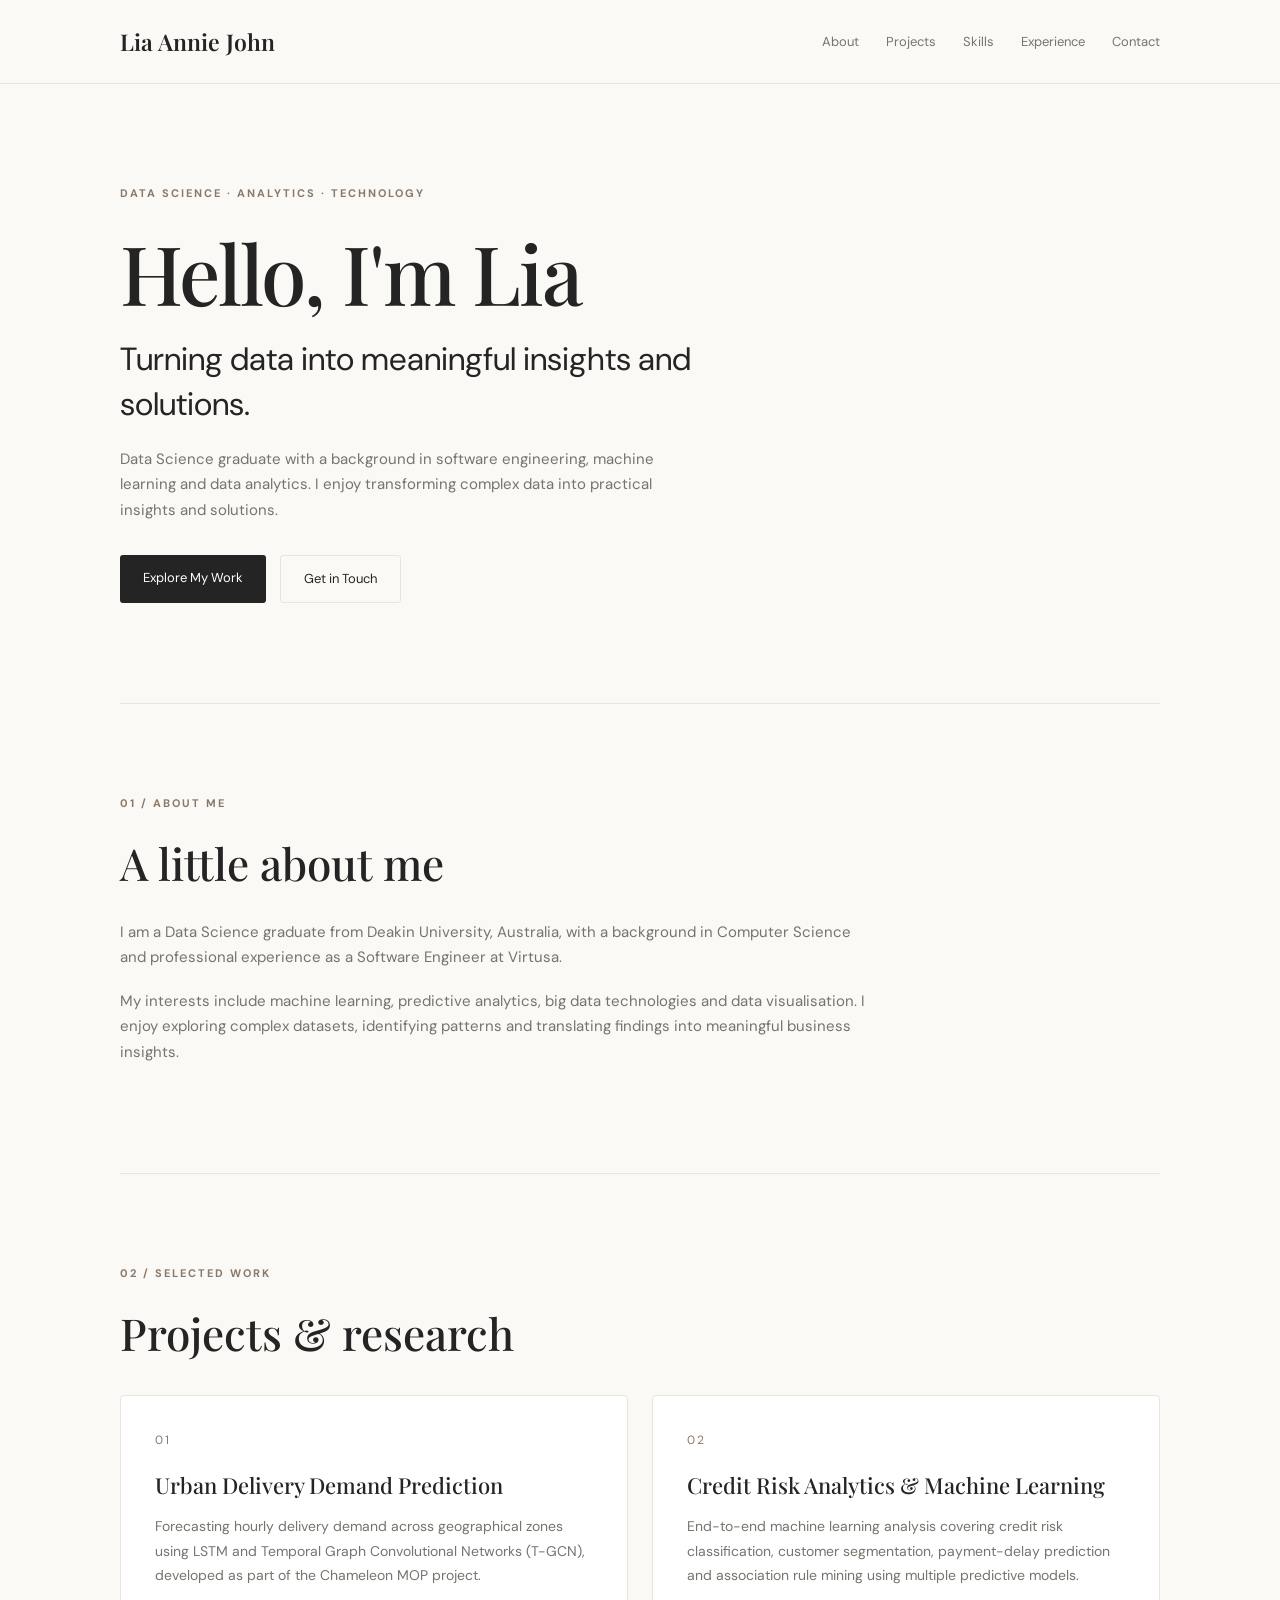
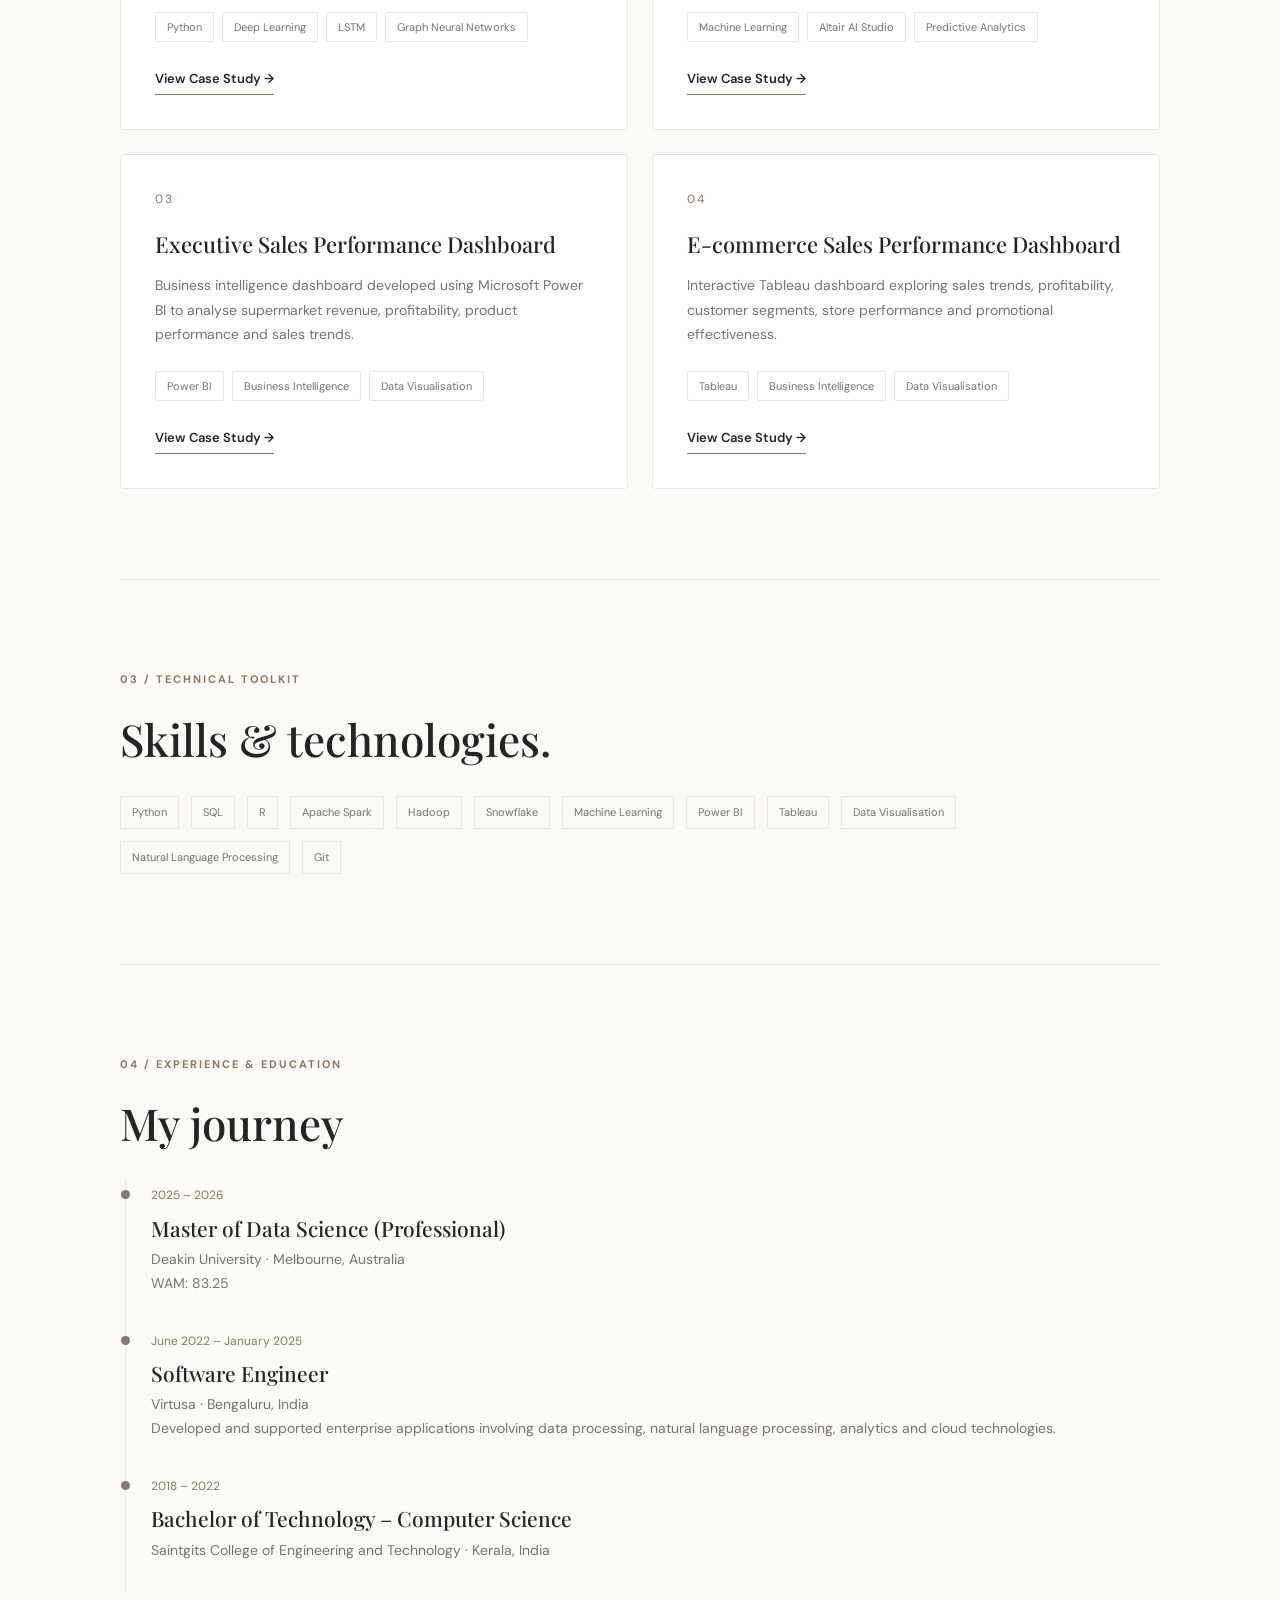
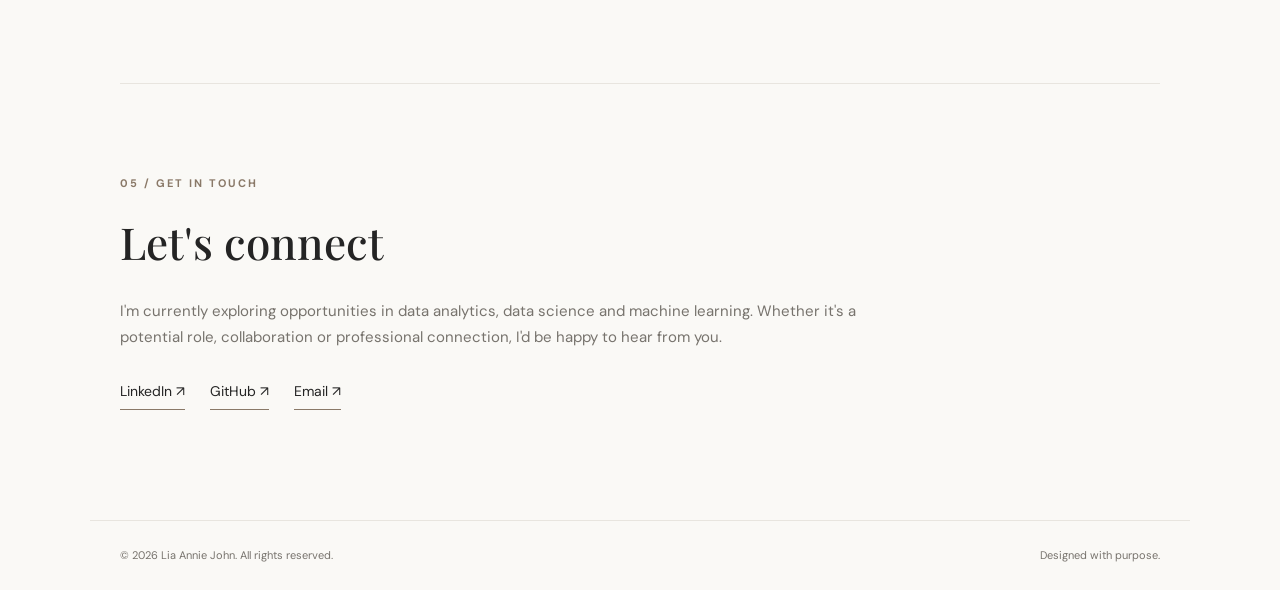
==== commit 4ef67060: "Update index.html" ====
--- a/index.html
+++ b/index.html
@@ -22,7 +22,7 @@
     <header>
         <nav class="navbar" aria-label="Main navigation">
 
-            <a href="#" class="logo">Lia Annie John.</a>
+            <a href="#" class="logo">Lia Annie John</a>
 
             <div class="nav-links">
                 <a href="#about">About</a>
@@ -44,7 +44,7 @@
                 DATA SCIENCE · ANALYTICS · TECHNOLOGY
             </p>
 
-            <h1>Hello, I'm Lia.</h1>
+            <h1>Hello, I'm Lia</h1>
 
             <h2>
                 Turning data into meaningful
@@ -78,7 +78,7 @@
 
             <p class="eyebrow">01 / ABOUT ME</p>
 
-            <h2>A little about me.</h2>
+            <h2>A little about me</h2>
 
             <p>
                 I am a Data Science graduate from Deakin
@@ -104,7 +104,7 @@
 
             <p class="eyebrow">02 / SELECTED WORK</p>
 
-            <h2>Projects &amp; research.</h2>
+            <h2>Projects &amp; research</h2>
 
             <div class="project-grid">
 
@@ -272,7 +272,7 @@
                 04 / EXPERIENCE &amp; EDUCATION
             </p>
 
-            <h2>My journey.</h2>
+            <h2>My journey</h2>
 
             <div class="timeline-item">
 
@@ -329,7 +329,7 @@
 
     <p class="eyebrow">05 / GET IN TOUCH</p>
 
-    <h2>Let's connect.</h2>
+    <h2>Let's connect</h2>
 
     <p>
         I'm currently exploring opportunities in data analytics,
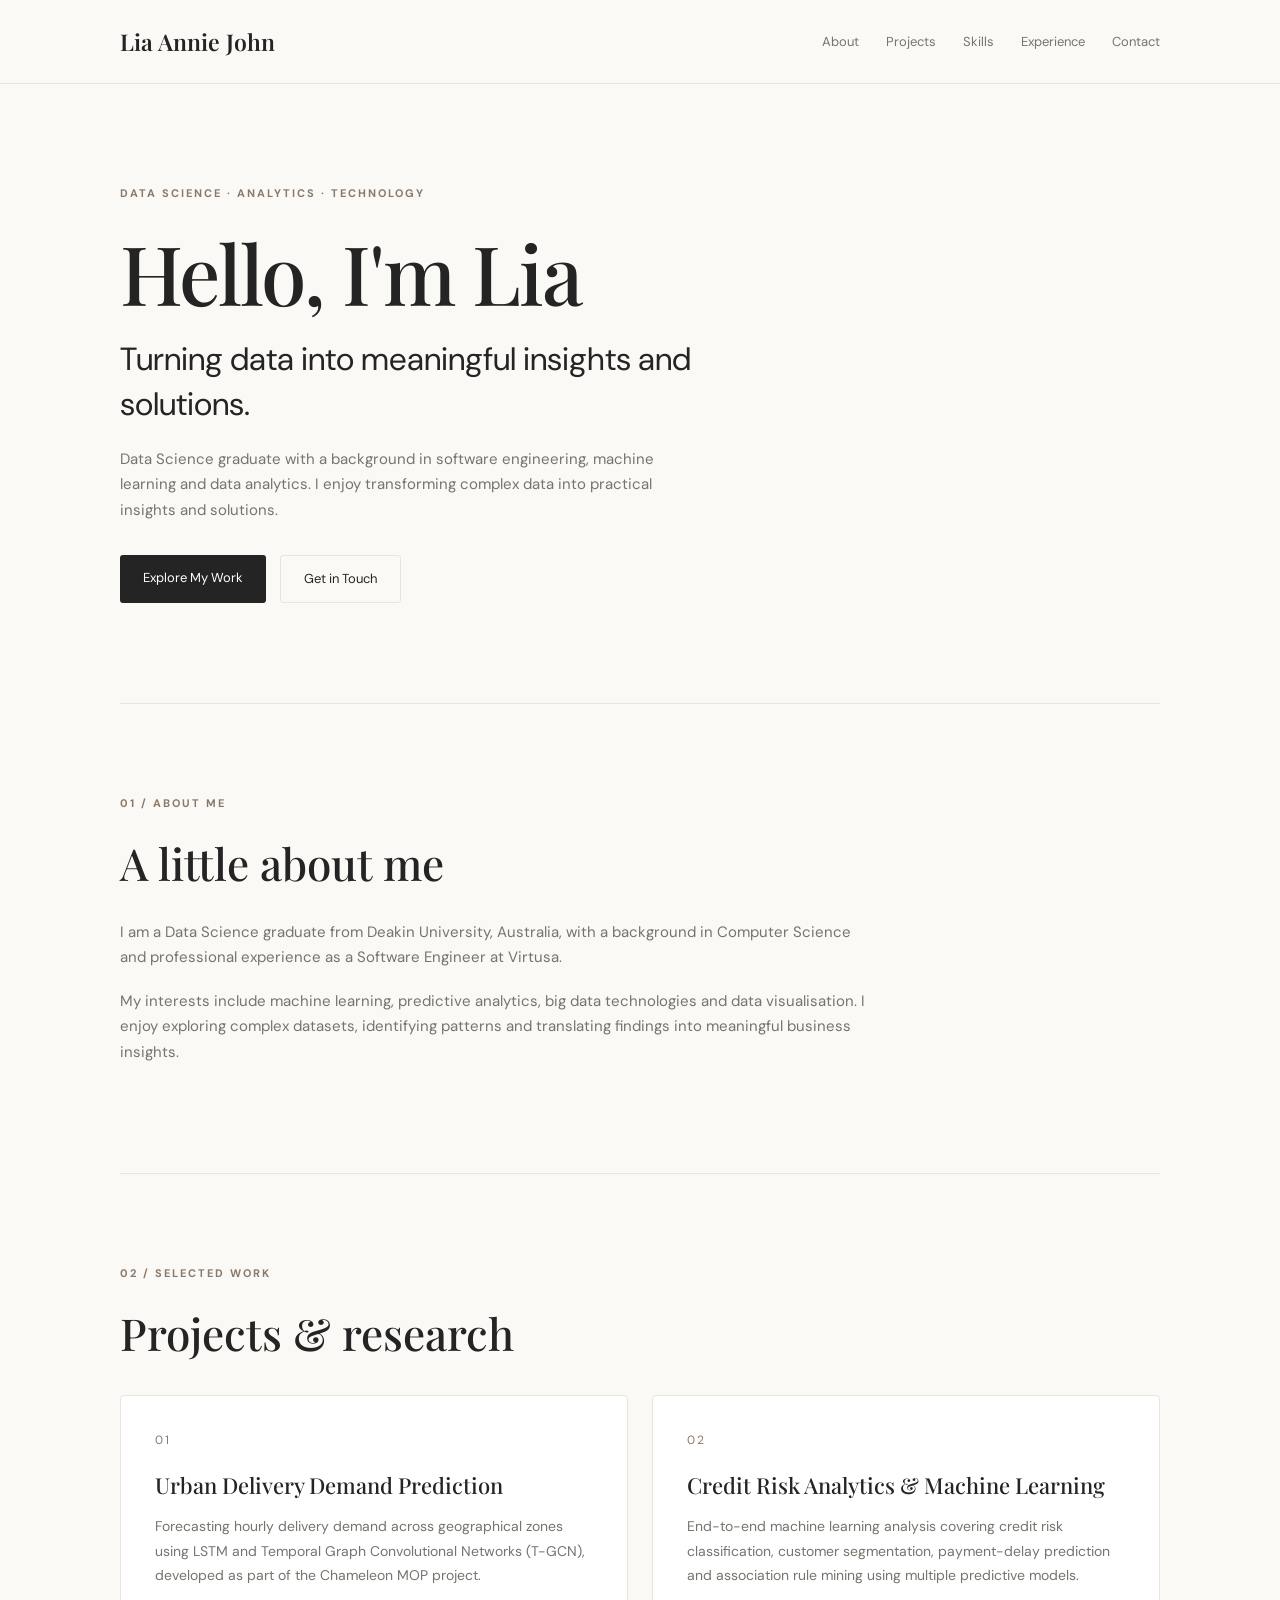
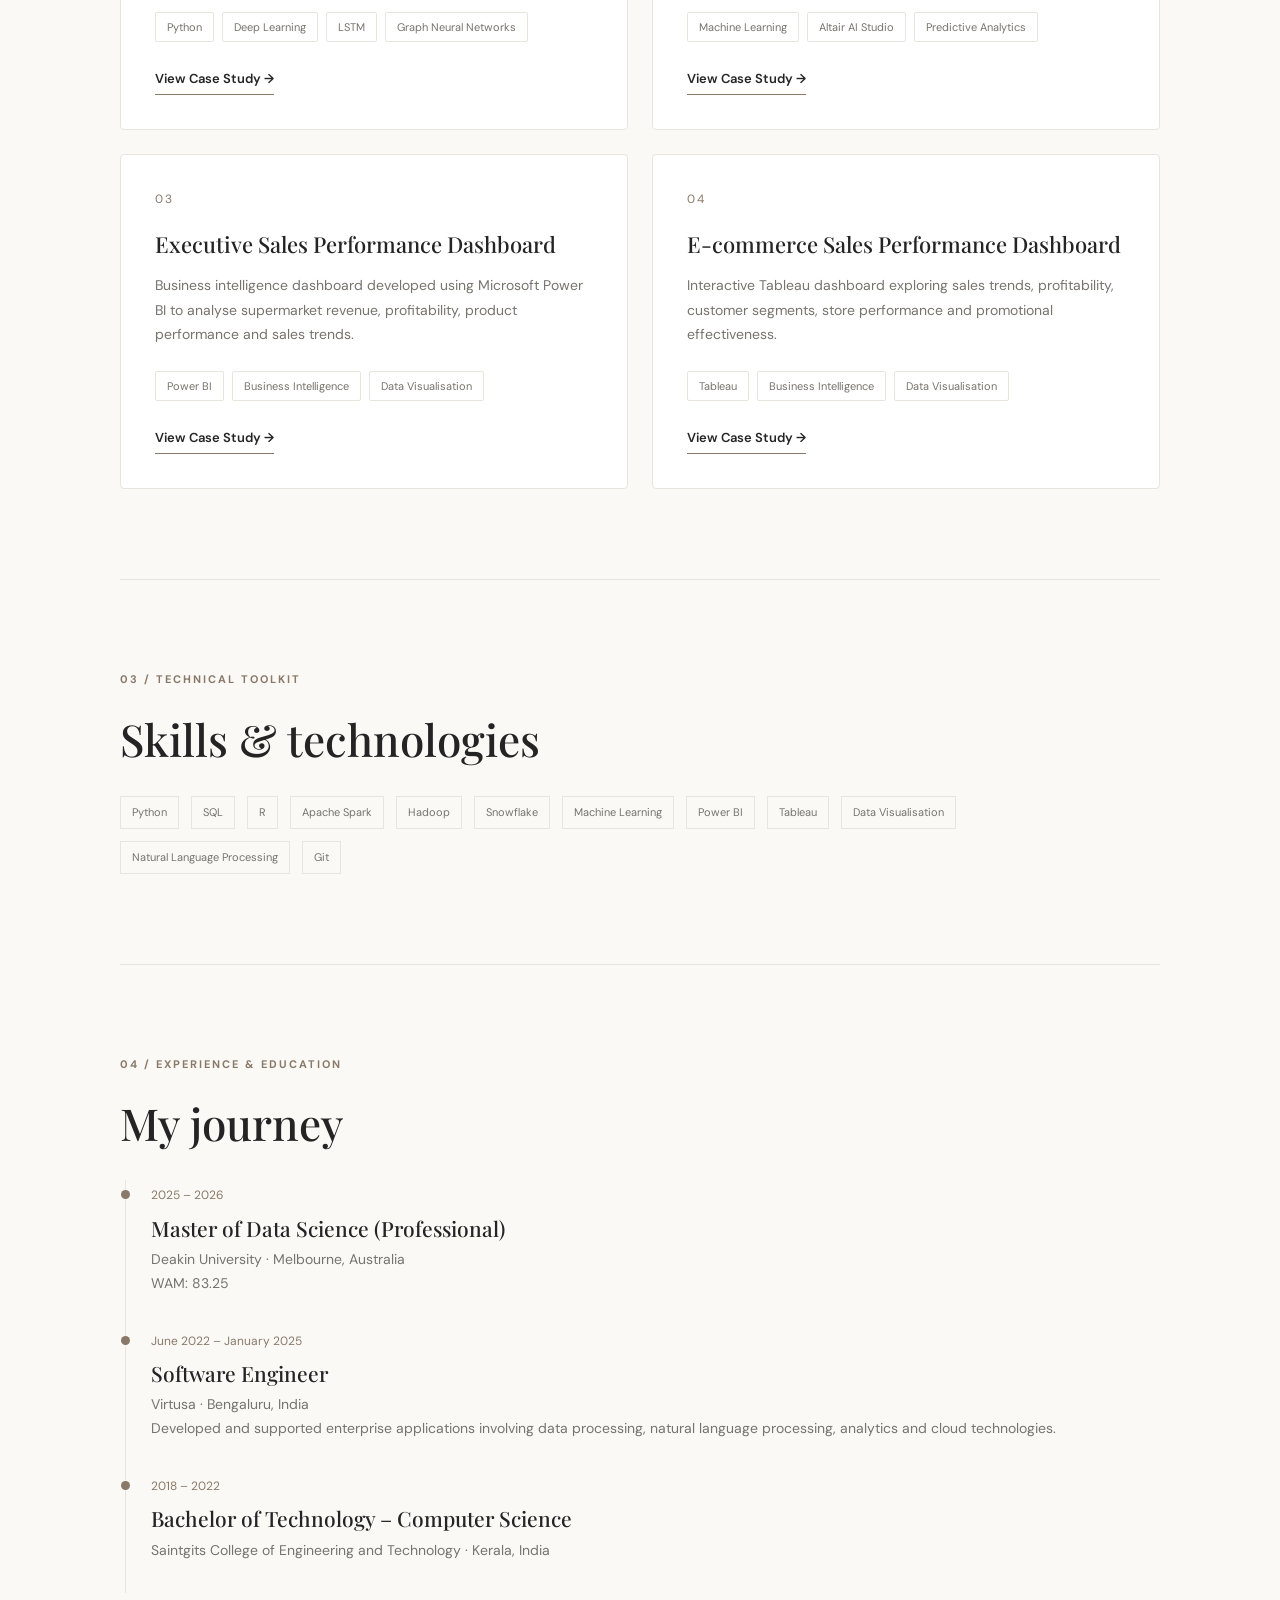
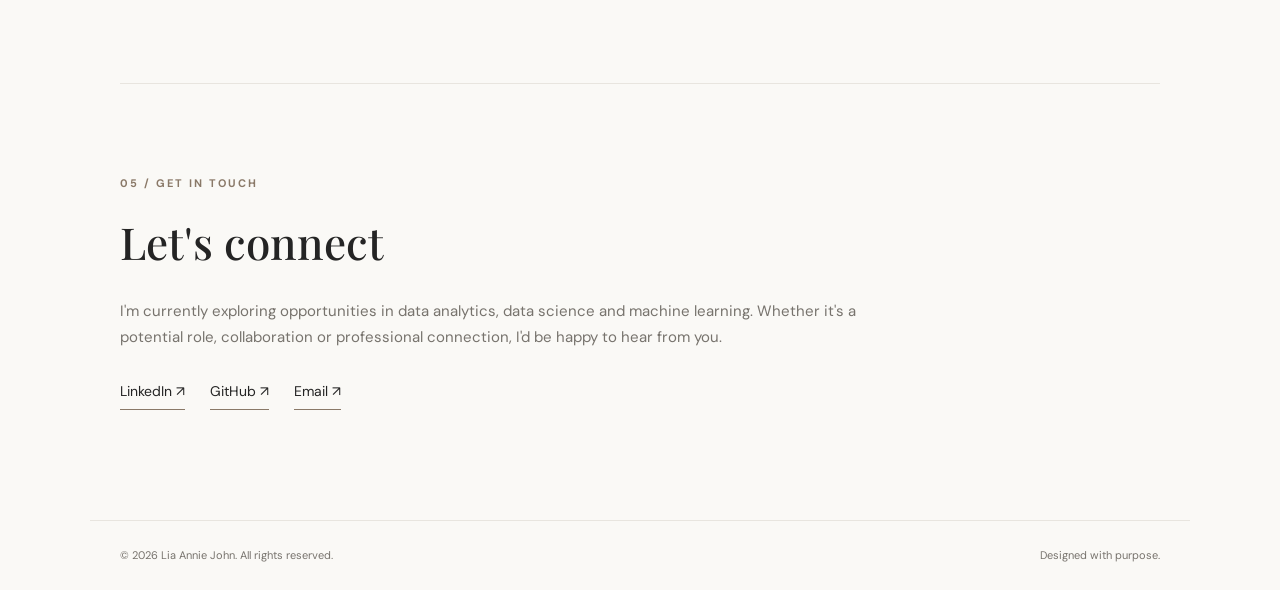
==== commit b79fb762: "Update index.html" ====
--- a/index.html
+++ b/index.html
@@ -245,7 +245,7 @@
 
             <p class="eyebrow">03 / TECHNICAL TOOLKIT</p>
 
-            <h2>Skills &amp; technologies.</h2>
+            <h2>Skills &amp; technologies</h2>
 
             <div class="skills-list">
                 <span>Python</span>
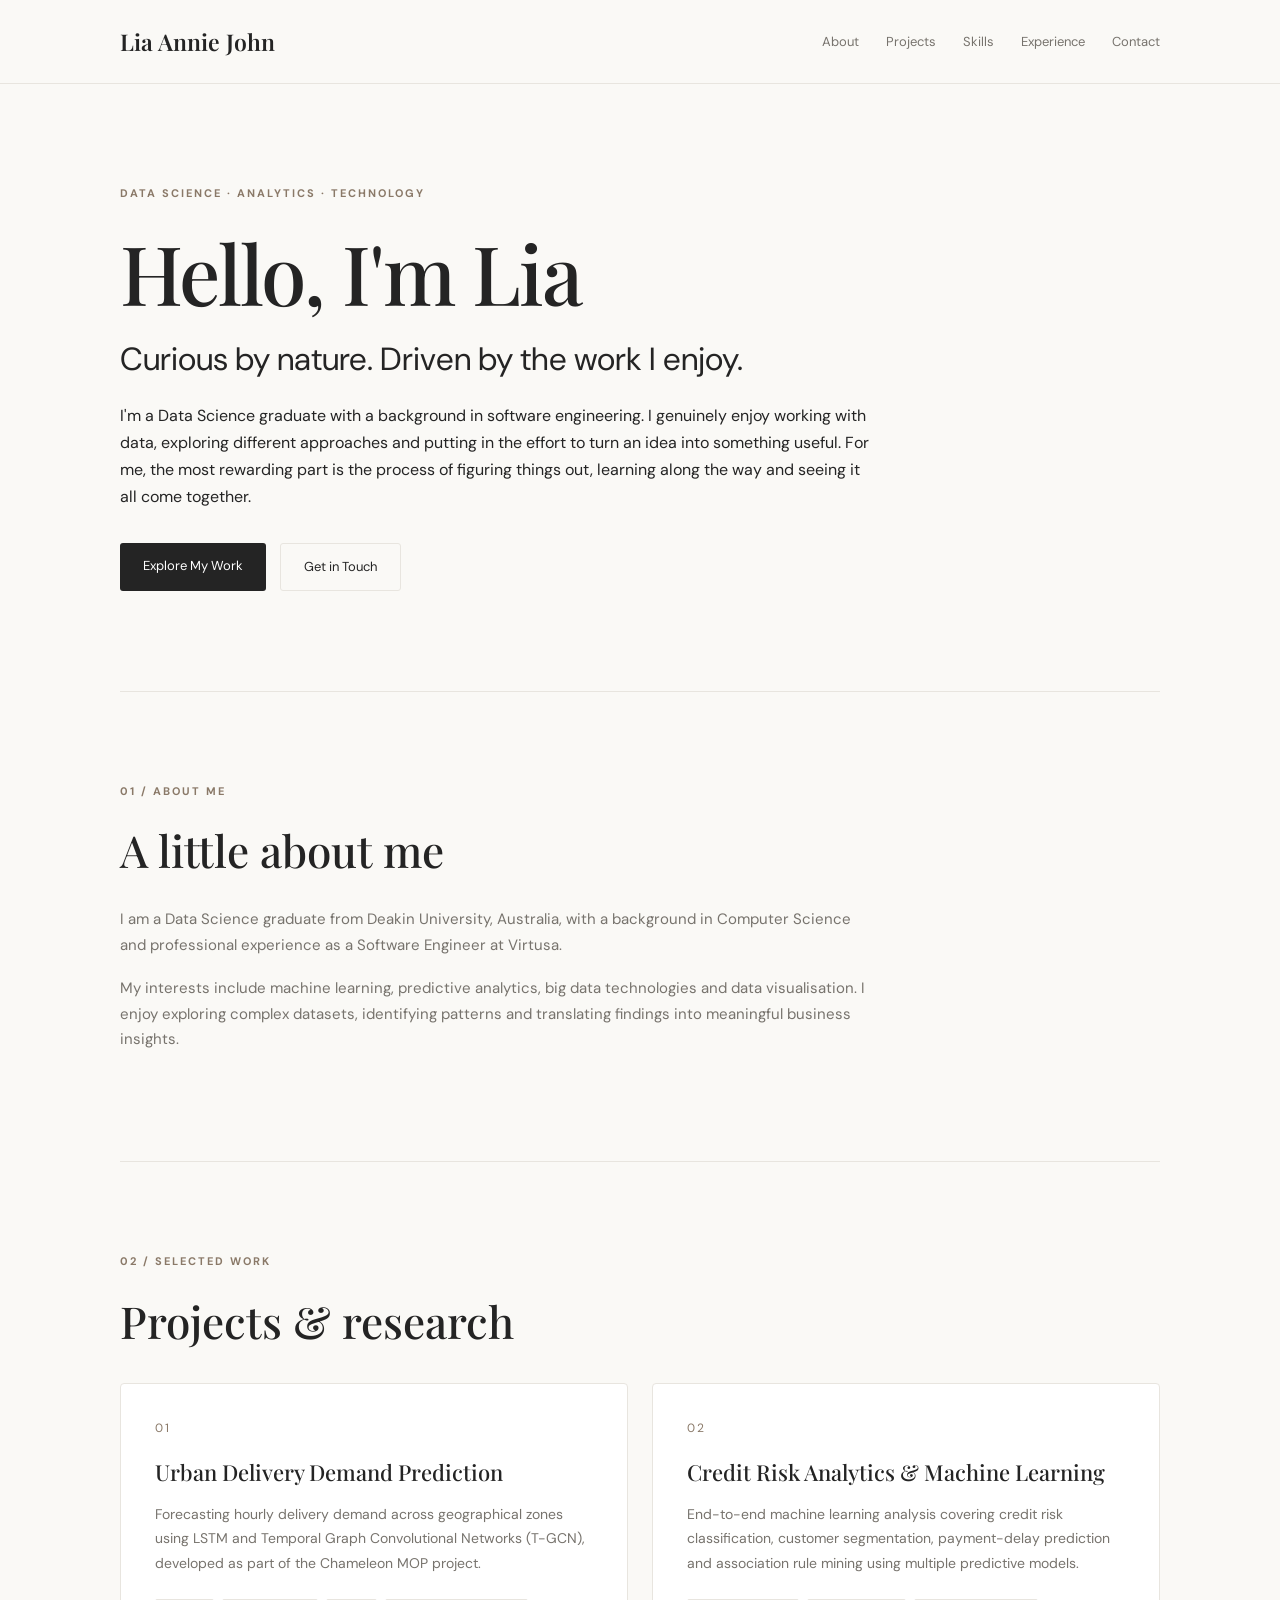
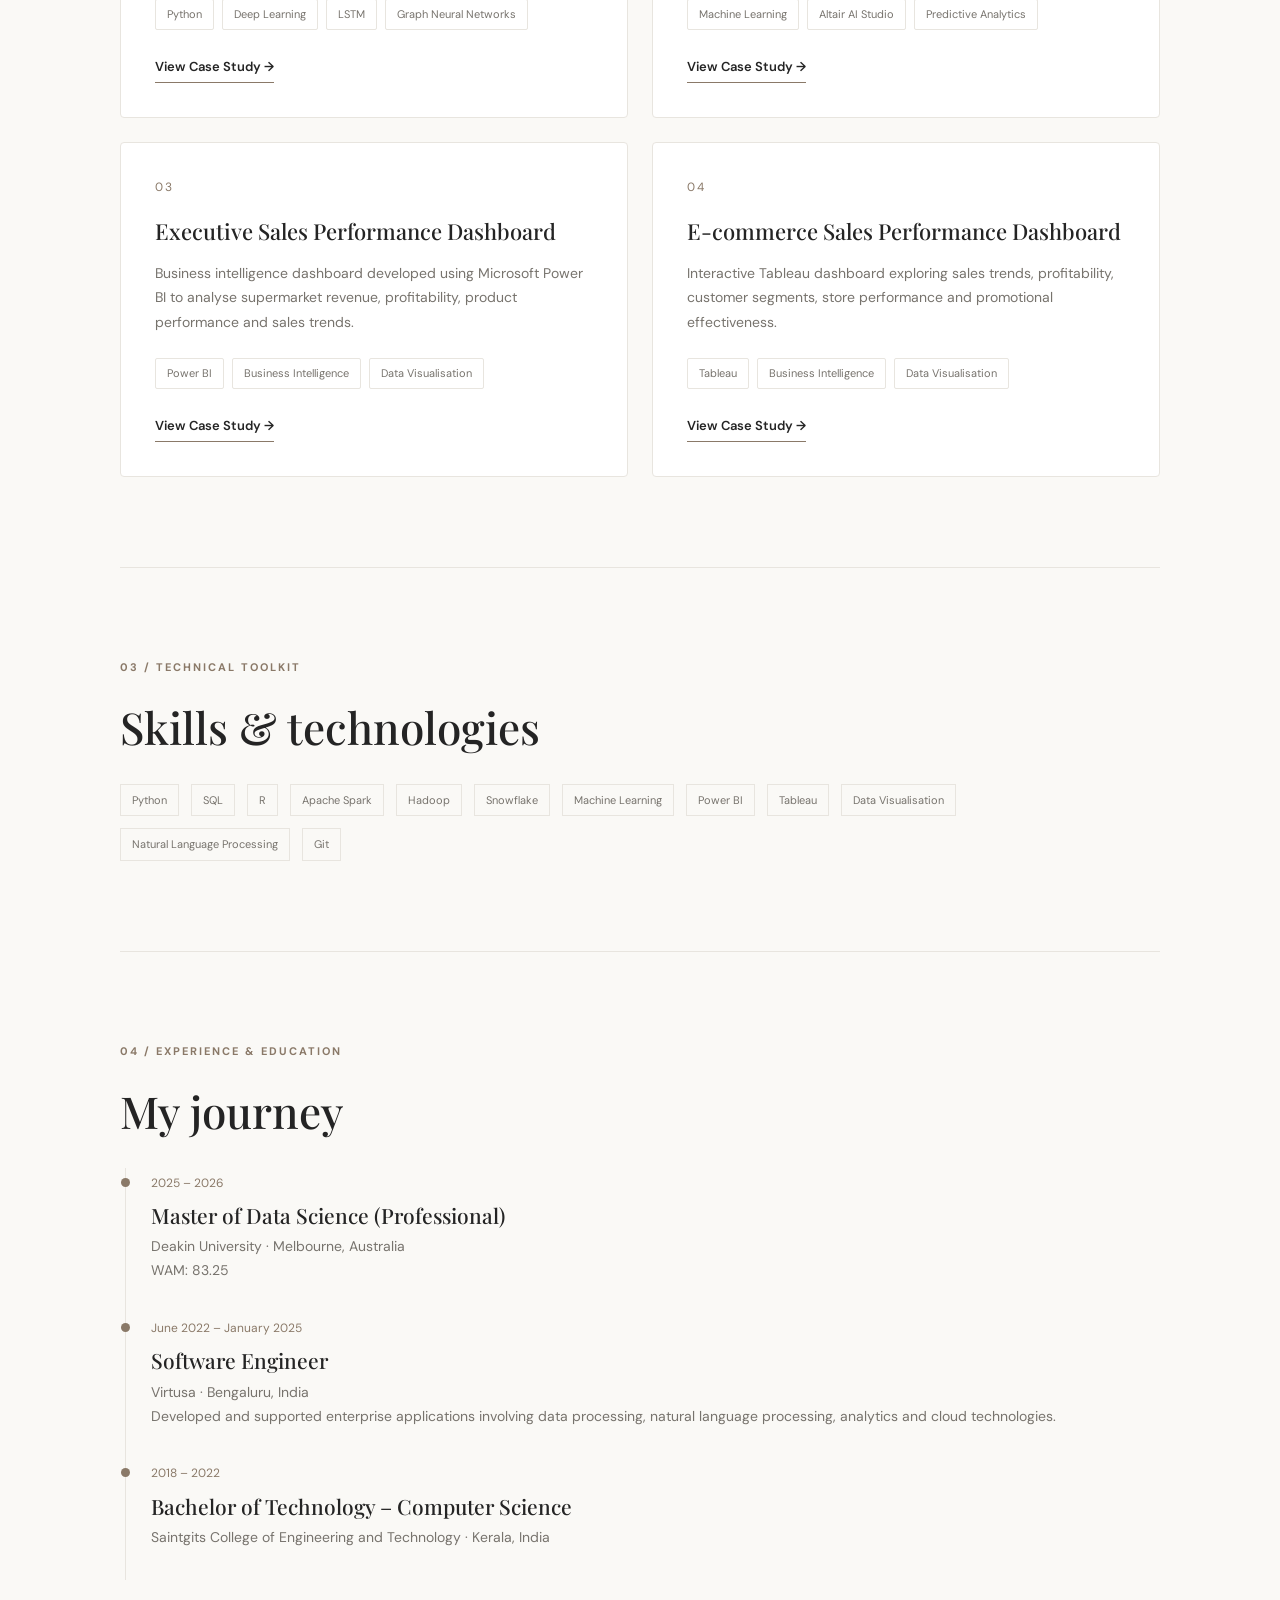
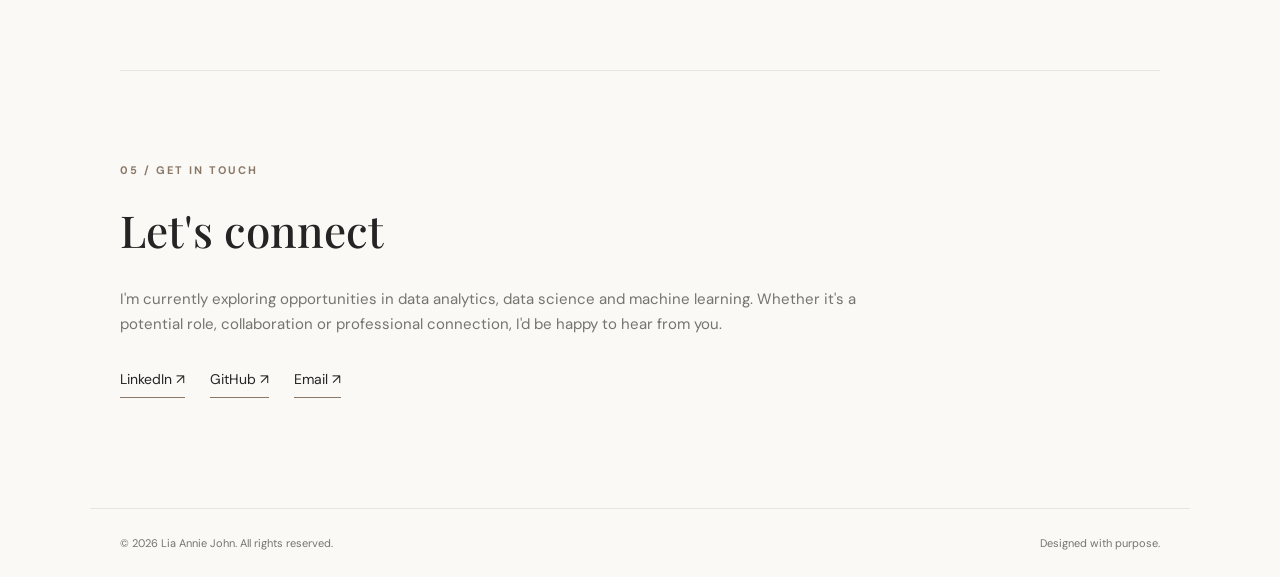
==== commit 58d6aa54: "Update index.html" ====
--- a/index.html
+++ b/index.html
@@ -44,19 +44,21 @@
                 DATA SCIENCE · ANALYTICS · TECHNOLOGY
             </p>
 
-            <h1>Hello, I'm Lia</h1>
-
-            <h2>
-                Turning data into meaningful
-                insights and solutions.
-            </h2>
-
-            <p class="intro">
-                Data Science graduate with a background in
-                software engineering, machine learning and
-                data analytics. I enjoy transforming complex
-                data into practical insights and solutions.
-            </p>
+            
+<h1>Hello, I'm Lia</h1>
+
+<h2>Curious by nature. Driven by the work I enjoy.</h2>
+
+<p>
+    I'm a Data Science graduate with a background in
+    software engineering. I genuinely enjoy working with
+    data, exploring different approaches and putting in
+    the effort to turn an idea into something useful.
+    For me, the most rewarding part is the process of
+    figuring things out, learning along the way and
+    seeing it all come together.
+</p>
+
 
             <div class="hero-buttons">
 
@@ -245,7 +247,7 @@
 
             <p class="eyebrow">03 / TECHNICAL TOOLKIT</p>
 
-            <h2>Skills &amp; technologies</h2>
+            <h2>Skills &amp; technologies </h2>
 
             <div class="skills-list">
                 <span>Python</span>
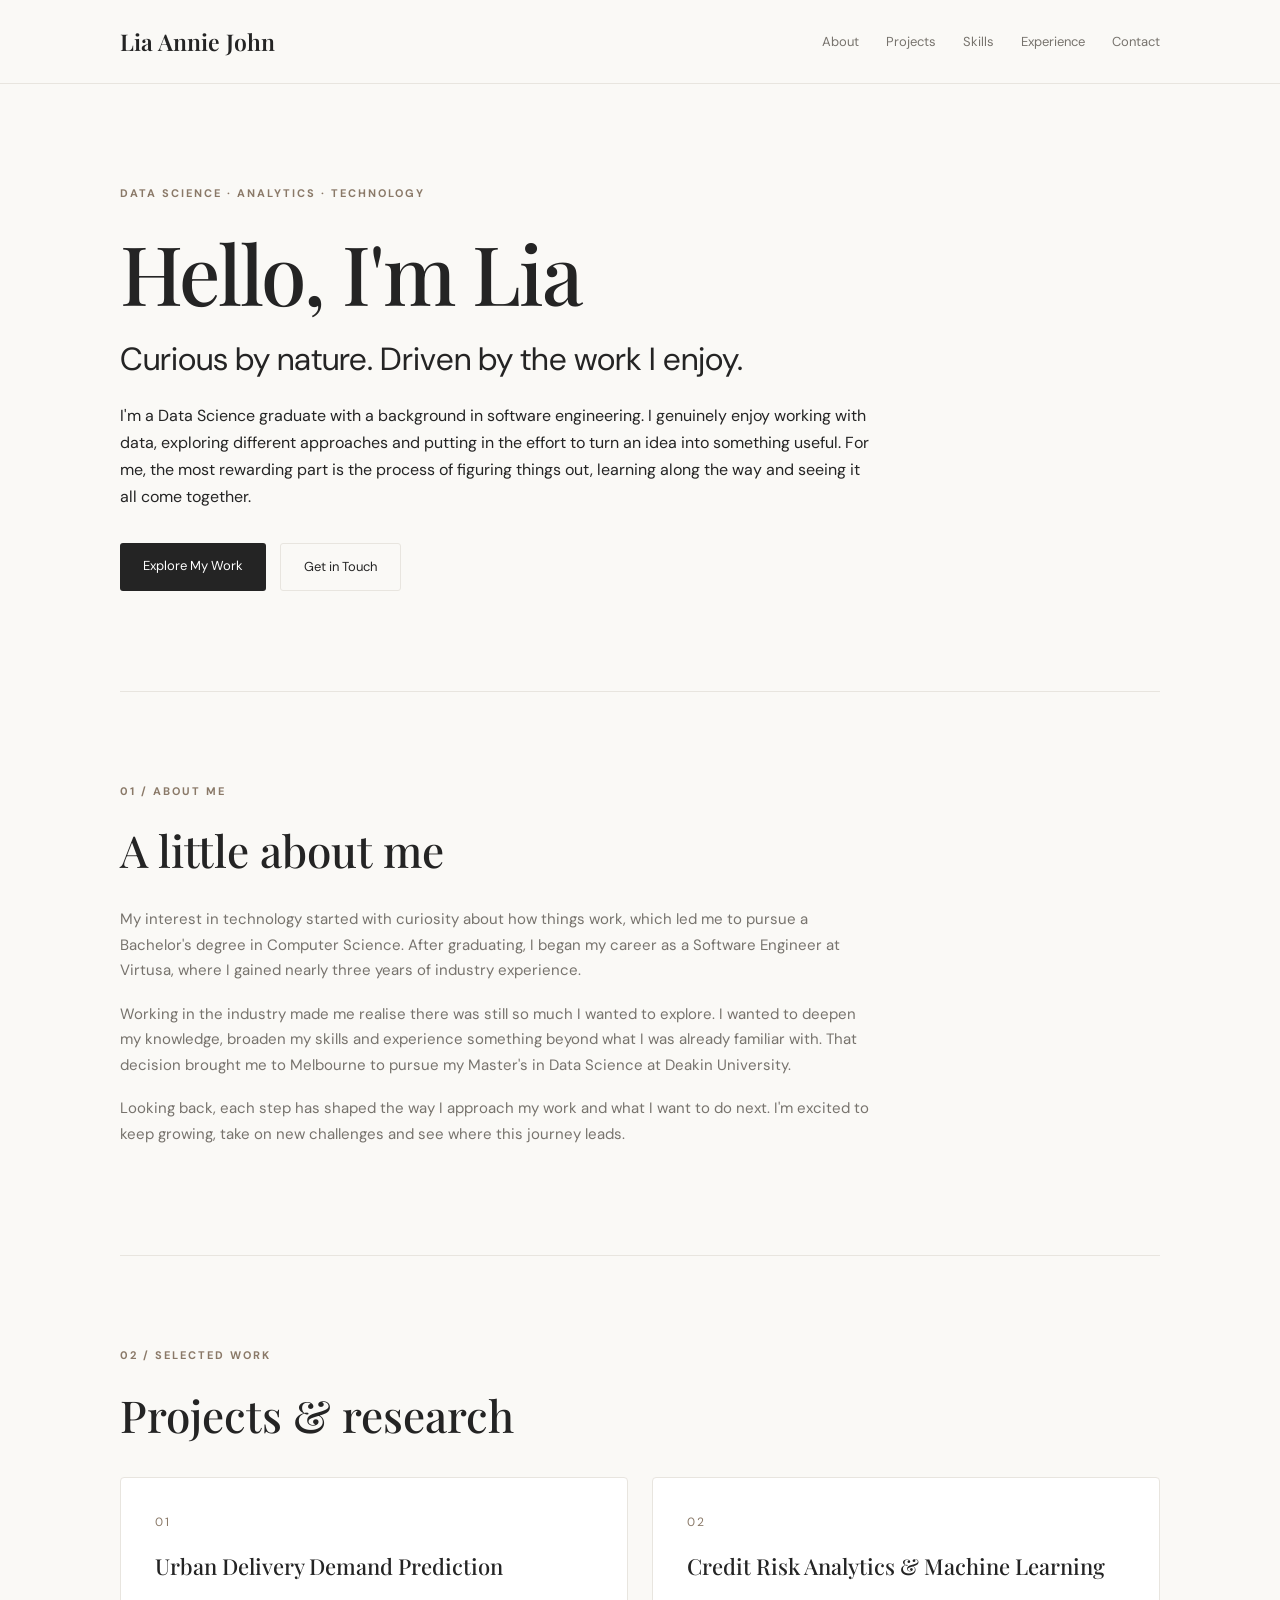
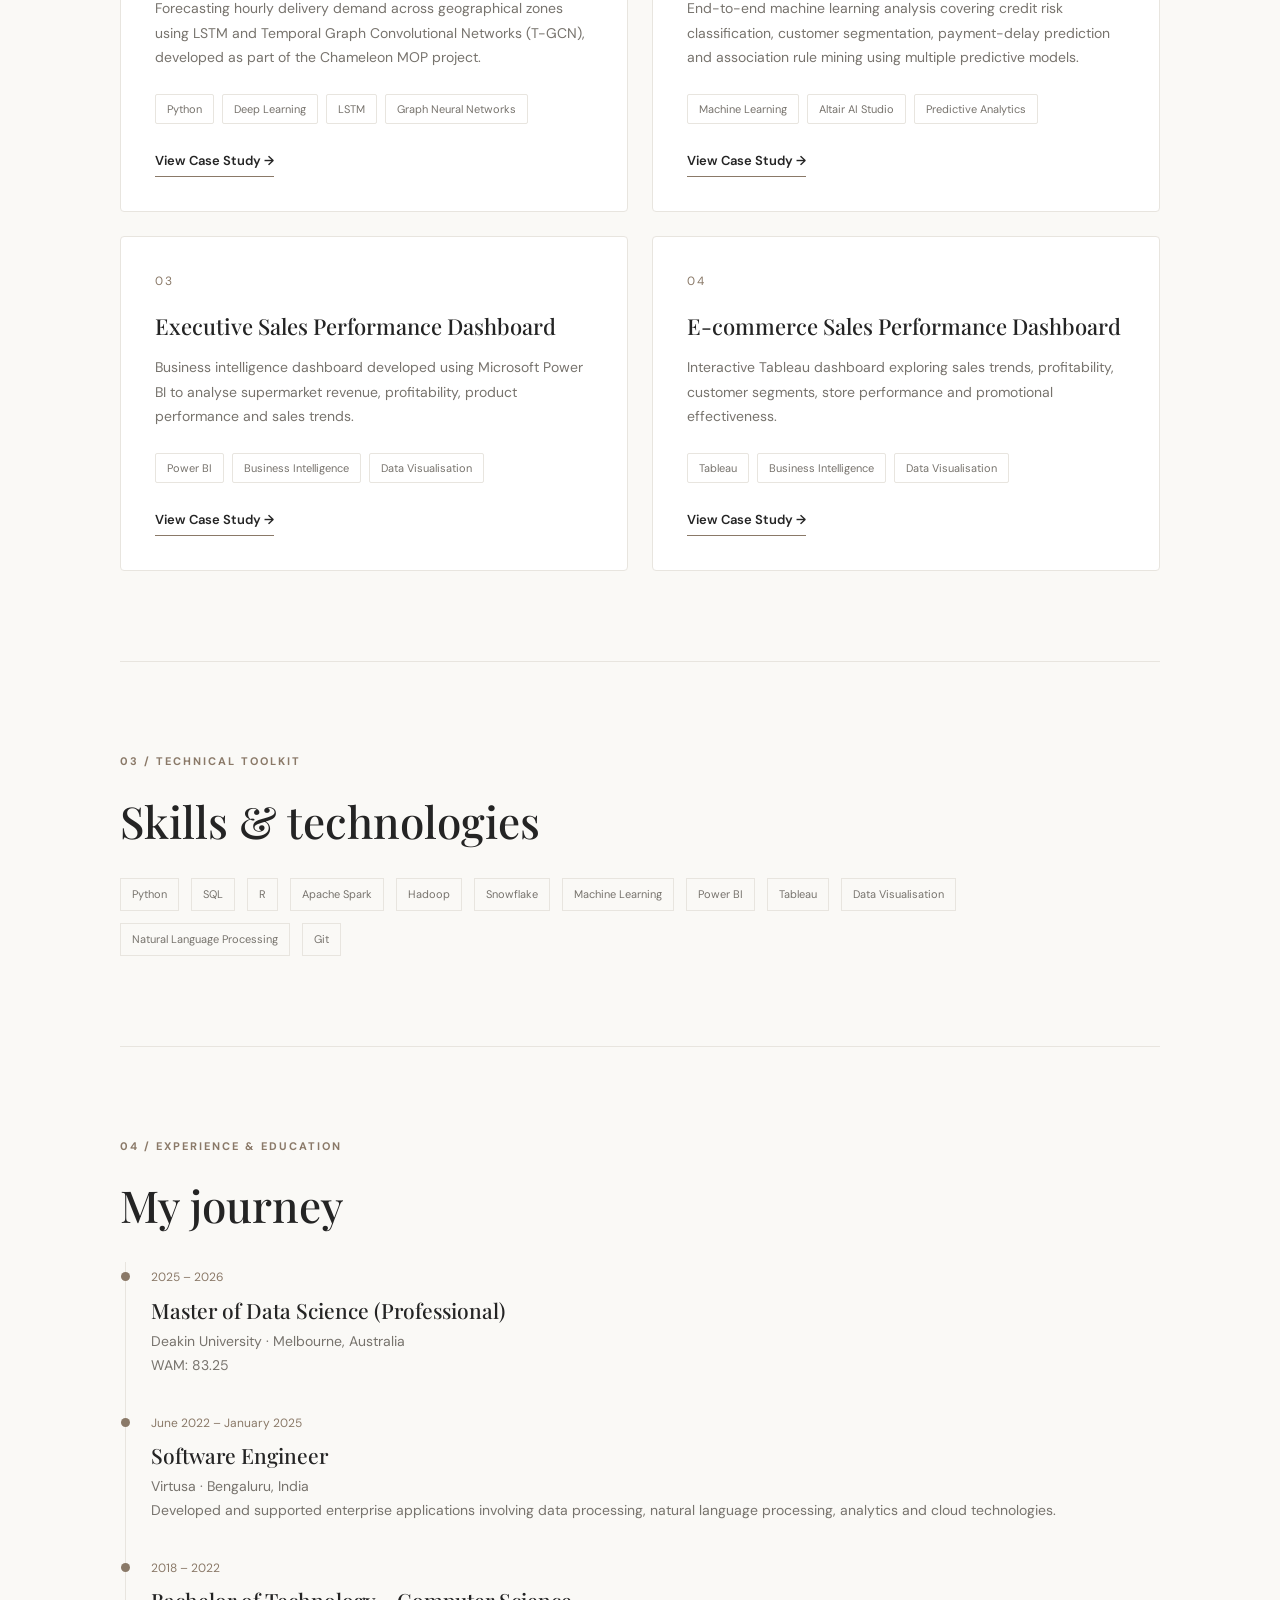
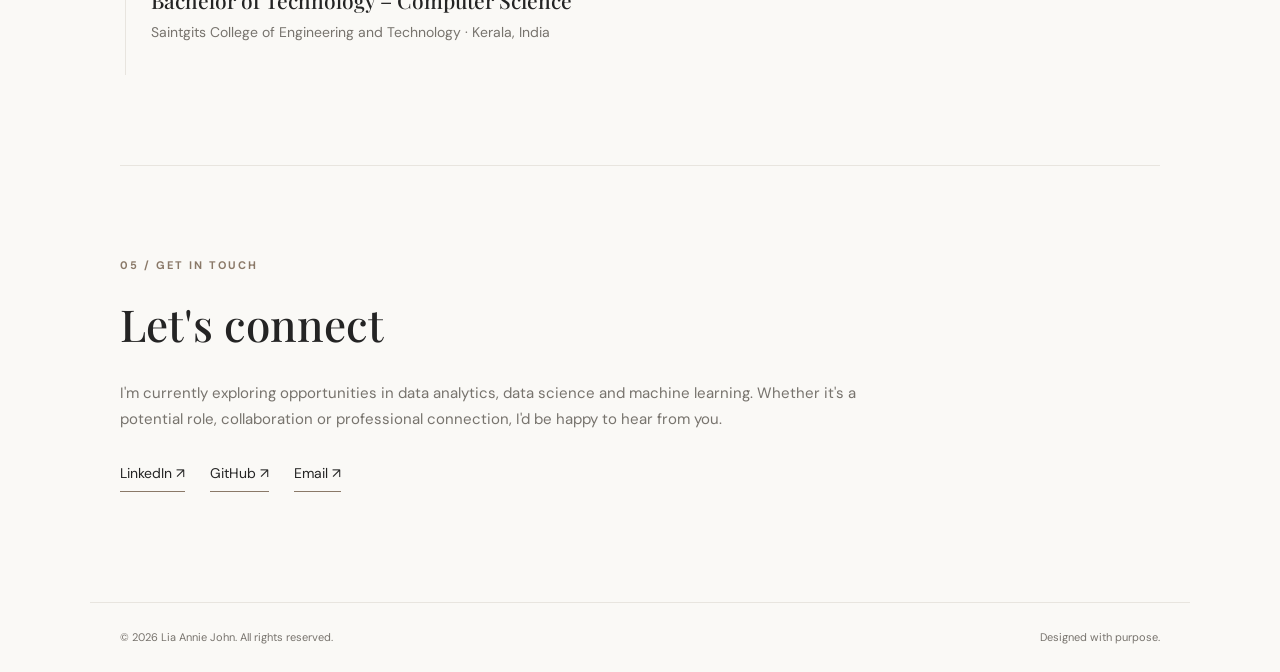
==== commit d228c3de: "Update index.html" ====
--- a/index.html
+++ b/index.html
@@ -83,19 +83,19 @@
             <h2>A little about me</h2>
 
             <p>
-                I am a Data Science graduate from Deakin
-                University, Australia, with a background
-                in Computer Science and professional
-                experience as a Software Engineer at Virtusa.
+                My interest in technology started with curiosity about how things work, which led me to pursue a Bachelor's degree in Computer Science.
+                After graduating, I began my career as a Software Engineer at Virtusa, where I gained nearly three years of industry experience.
             </p>
 
             <p>
-                My interests include machine learning,
-                predictive analytics, big data technologies
-                and data visualisation. I enjoy exploring
-                complex datasets, identifying patterns
-                and translating findings into meaningful
-                business insights.
+                Working in the industry made me realise there was still so much I wanted to explore.
+                I wanted to deepen my knowledge, broaden my skills and experience something beyond what I was already familiar with. 
+                That decision brought me to Melbourne to pursue my Master's in Data Science at Deakin University.
+            </p>
+
+            <p>
+                Looking back, each step has shaped the way I approach my work and what I want to do next. 
+                I'm excited to keep growing, take on new challenges and see where this journey leads.
             </p>
 
         </section>
